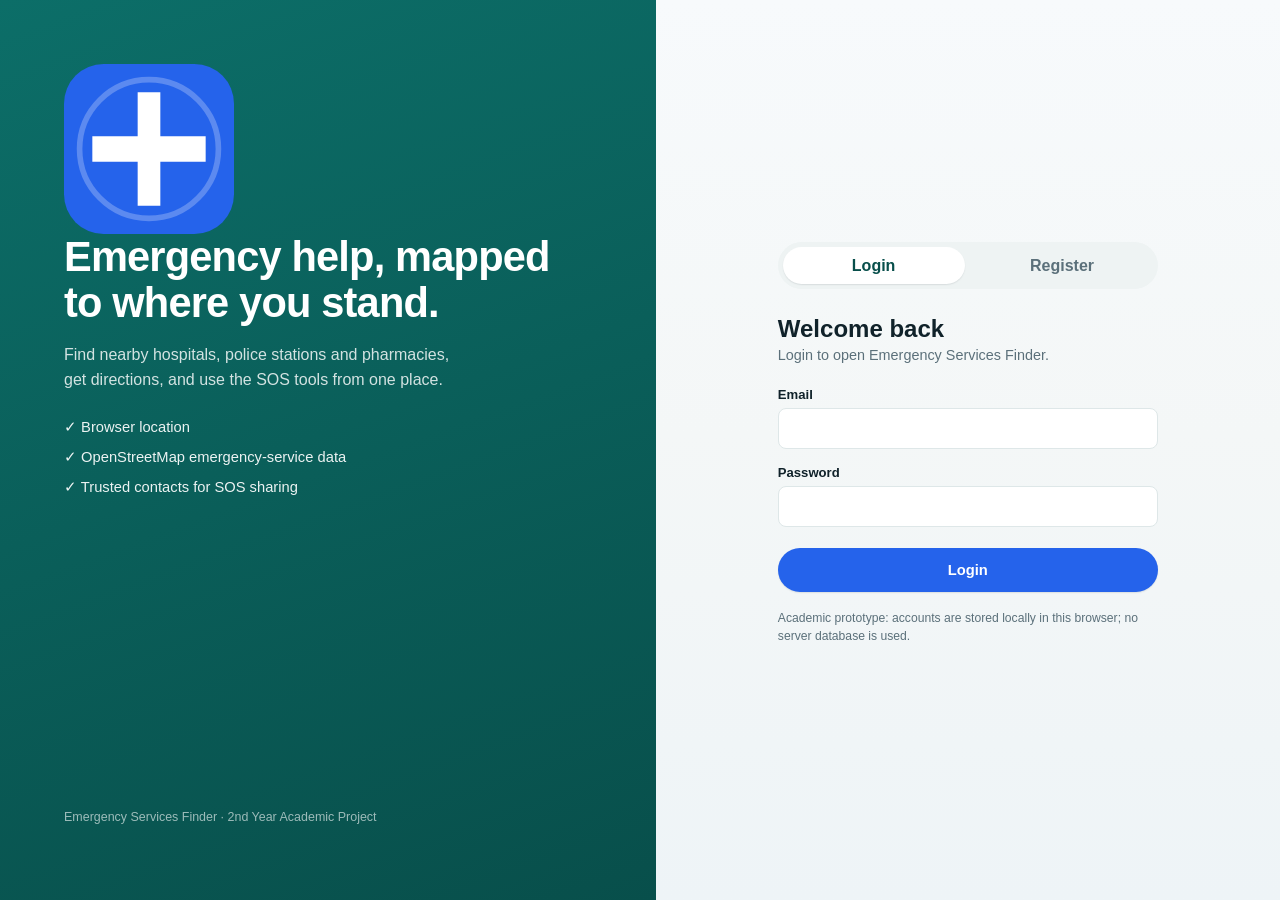
==== login.html @ 6f6f3ebf "Add files via upload" ====
<!DOCTYPE html>
<html lang="en">
<head>
<meta charset="UTF-8"><meta name="viewport" content="width=device-width,initial-scale=1.0">
<title>Emergency Services Finder — Login</title><link rel="stylesheet" href="style.css">
</head>
<body>
<main class="auth">
<section class="auth__side"><div><div class="auth__brand"><img class="auth__logo" src="logo.svg" alt="Emergency Services Finder logo"></div><div class="auth__pitch"><h1>Emergency help, mapped to where you stand.</h1><p>Find nearby hospitals, police stations and pharmacies, get directions, and use the SOS tools from one place.</p><ul class="auth__points"><li>✓ Browser location</li><li>✓ OpenStreetMap emergency-service data</li><li>✓ Trusted contacts for SOS sharing</li></ul></div></div><p class="auth__foot">Emergency Services Finder · 2nd Year Academic Project</p></section>
<section class="auth__form-wrap"><div class="auth__card">
<div class="auth__tabs"><button type="button" class="auth__tab auth__tab--active" id="loginTab">Login</button><button type="button" class="auth__tab" id="registerTab">Register</button></div>
<div id="loginPanel"><h2 class="auth__title">Welcome back</h2><p class="auth__sub">Login to open Emergency Services Finder.</p><form id="loginForm" novalidate><label class="field"><span class="field__label">Email</span><input type="email" id="loginEmail" autocomplete="email" required></label><label class="field"><span class="field__label">Password</span><input type="password" id="loginPassword" autocomplete="current-password" required></label><p class="auth__error" id="loginError" hidden></p><button class="btn btn--primary auth__submit" type="submit">Login</button></form><p class="auth__note">Academic prototype: accounts are stored locally in this browser; no server database is used.</p></div>
<div id="registerPanel" hidden><h2 class="auth__title">Create account</h2><p class="auth__sub">Create a local account for Emergency Services Finder.</p><form id="registerForm" novalidate><label class="field"><span class="field__label">Name</span><input type="text" id="registerName" autocomplete="name" required></label><label class="field"><span class="field__label">Email</span><input type="email" id="registerEmail" autocomplete="email" required></label><label class="field"><span class="field__label">Password</span><input type="password" id="registerPassword" autocomplete="new-password" required></label><label class="field"><span class="field__label">Confirm password</span><input type="password" id="registerConfirm" autocomplete="new-password" required></label><p class="auth__error" id="registerError" hidden></p><button class="btn btn--primary auth__submit" type="submit">Create account</button></form></div>
</div></section></main>
<script src="auth.js"></script>
<script>
(()=>{
const lt=document.getElementById('loginTab'),rt=document.getElementById('registerTab'),lp=document.getElementById('loginPanel'),rp=document.getElementById('registerPanel');
function show(login){lp.hidden=!login;rp.hidden=login;lt.classList.toggle('auth__tab--active',login);rt.classList.toggle('auth__tab--active',!login)}
lt.onclick=()=>show(true);rt.onclick=()=>show(false);
document.getElementById('loginForm').onsubmit=e=>{e.preventDefault();const er=document.getElementById('loginError');er.hidden=true;const r=BeaconAuth.login(loginEmail.value,loginPassword.value);if(!r.ok){er.textContent=r.message;er.hidden=false;return}location.replace('index.html')};
document.getElementById('registerForm').onsubmit=e=>{e.preventDefault();const er=document.getElementById('registerError');er.hidden=true;const p=registerPassword.value;if(p!==registerConfirm.value){er.textContent='Passwords do not match.';er.hidden=false;return}const r=BeaconAuth.register(registerName.value,registerEmail.value,p);if(!r.ok){er.textContent=r.message;er.hidden=false;return}location.replace('index.html')};
})();
</script>
</body></html>
---- style.css ----
/* =========================================================
   BEACON — design tokens (same system as the vanilla build)
   ========================================================= */
:root{
  --bg: #F4F7F7;
  --surface: #FFFFFF;
  --surface-2: #EEF3F3;
  --ink: #10222A;
  --muted: #5B707A;
  --border: #DEE7E8;

  --teal: #0C6E68;
  --teal-dark: #084F4B;
  --teal-tint: #E4F1EF;

  --danger: #D8402E;
  --danger-dark: #AE2E1F;
  --danger-tint: #FDEAE7;

  --hospital: #D8402E;
  --police: #2E5FA3;
  --pharmacy: #1E8A5C;
  --you: #0C6E68;
  --amber: #C77D17;
  --amber-tint: #FBF0DF;

  --radius-s: 8px;
  --radius-m: 14px;
  --radius-l: 22px;

  --shadow-sm: 0 1px 2px rgba(16,34,42,.06), 0 1px 1px rgba(16,34,42,.04);
  --shadow-md: 0 8px 24px rgba(16,34,42,.08);
  --shadow-lg: 0 20px 48px rgba(16,34,42,.14);

  --font-display: 'Space Grotesk', 'Segoe UI', sans-serif;
  --font-body: 'Inter', 'Segoe UI', sans-serif;
  --font-mono: 'IBM Plex Mono', 'Courier New', monospace;
}

*{ box-sizing: border-box; }
html{ scroll-behavior: smooth; }
body{
  margin: 0;
  background: var(--bg);
  color: var(--ink);
  font-family: var(--font-body);
  -webkit-font-smoothing: antialiased;
}
img, svg{ display:block; }
a{ color: inherit; }
:focus-visible{ outline: 2px solid var(--teal); outline-offset: 3px; }
button{ font: inherit; }

.eyebrow{
  font-family: var(--font-mono);
  font-size: .72rem;
  letter-spacing: .12em;
  text-transform: uppercase;
  color: var(--teal-dark);
  margin: 0 0 .5rem;
  font-weight: 600;
}

/* =========================================================
   AUTH PAGE
   ========================================================= */
.auth{
  min-height: 100vh;
  display: grid;
  grid-template-columns: 1.05fr 1fr;
}
@media (max-width: 900px){ .auth{ grid-template-columns: 1fr; } }

.auth__side{
  background: linear-gradient(160deg, var(--teal) 0%, var(--teal-dark) 100%);
  color: #fff;
  padding: clamp(2rem, 5vw, 4rem);
  display: flex;
  flex-direction: column;
  justify-content: space-between;
}
@media (max-width: 900px){ .auth__side{ padding: 2rem 1.5rem; } }

.auth__brand{ display:flex; align-items:center; gap:.6rem; }
.auth__logo{ width:170px; max-width:100%; height:auto; object-fit:contain; display:block; }
.auth__brand-mark{
  width: 36px; height: 36px; border-radius: 10px;
  background: rgba(255,255,255,.16);
  display:flex; align-items:center; justify-content:center;
}
.auth__brand-name{ font-family: var(--font-display); font-weight: 700; font-size: 1.2rem; }

.auth__pitch h1{
  font-family: var(--font-display);
  font-size: clamp(1.8rem, 3.4vw, 2.6rem);
  line-height: 1.1;
  letter-spacing: -.02em;
  margin: 0 0 1rem;
}
.auth__pitch p{ color: rgba(255,255,255,.82); font-size: 1rem; line-height: 1.6; max-width: 46ch; }

.auth__points{ list-style: none; padding: 0; margin: 1.6rem 0 0; display: grid; gap: .8rem; }
.auth__points li{ display:flex; gap:.6rem; align-items:flex-start; font-size: .92rem; color: rgba(255,255,255,.92); }
.auth__points li svg{ flex-shrink: 0; margin-top: 2px; }

.auth__foot{ font-size: .78rem; color: rgba(255,255,255,.6); }

.auth__form-wrap{
  display: flex;
  align-items: center;
  justify-content: center;
  padding: clamp(1.5rem, 5vw, 3rem);
}
.auth__card{ width: 100%; max-width: 380px; }
.auth__tabs{ display:flex; gap: .4rem; background: var(--surface-2); padding: .3rem; border-radius: 999px; margin-bottom: 1.6rem; }
.auth__tab{
  flex: 1; border: none; background: transparent; padding: .6rem .5rem;
  border-radius: 999px; font-weight: 600; color: var(--muted); cursor: pointer;
  transition: all .15s ease;
}
.auth__tab--active{ background: var(--surface); color: var(--teal-dark); box-shadow: var(--shadow-sm); }

.auth__title{ font-family: var(--font-display); font-size: 1.5rem; margin: 0 0 .3rem; }
.auth__sub{ color: var(--muted); font-size: .9rem; margin: 0 0 1.5rem; }

.field{ display:flex; flex-direction: column; gap: .35rem; margin-bottom: 1rem; }
.field label{ font-size: .82rem; font-weight: 600; color: var(--ink); }
.field input{
  font-family: var(--font-body);
  font-size: .95rem;
  padding: .7rem .85rem;
  border-radius: var(--radius-s);
  border: 1px solid var(--border);
  background: var(--surface);
  color: var(--ink);
}
.field input:focus{ border-color: var(--teal); }
.field__error{ color: var(--danger); font-size: .78rem; }

.auth__error{
  background: var(--danger-tint);
  color: var(--danger-dark);
  border-radius: var(--radius-s);
  padding: .65rem .85rem;
  font-size: .85rem;
  margin-bottom: 1rem;
}
.auth__submit{ width: 100%; justify-content: center; margin-top: .3rem; }
.auth__note{ font-size: .76rem; color: var(--muted); margin-top: 1.1rem; line-height: 1.5; }

/* =========================================================
   TOPBAR
   ========================================================= */
.topbar{
  position: sticky; top: 0; z-index: 50;
  background: rgba(244,247,247,.86);
  backdrop-filter: blur(10px);
  border-bottom: 1px solid var(--border);
}
.topbar__inner{
  max-width: 1180px; margin: 0 auto; padding: .9rem 1.5rem;
  display: flex; align-items: center; justify-content: space-between; gap: 1rem;
  flex-wrap: wrap;
}
.brand{ display:flex; align-items:center; gap:.7rem; }
.brand__logo{ width:46px; height:46px; object-fit:contain; display:block; }
.brand__mark{
  width: 34px; height: 34px; border-radius: 9px;
  background: var(--teal); color: #fff;
  display:flex; align-items:center; justify-content:center;
}
.brand__name{ font-family: var(--font-display); font-weight: 700; font-size: 1.15rem; letter-spacing: -.01em; }
.brand__tag{ font-size: .78rem; color: var(--muted); border-left: 1px solid var(--border); padding-left: .6rem; margin-left: .1rem; }
@media (max-width: 640px){ .brand__tag{ display:none; } }

.topbar__right{ display:flex; align-items:center; gap:.6rem; flex-wrap: wrap; }

.status-pill{
  display:flex; align-items:center; gap:.5rem;
  font-family: var(--font-mono); font-size: .78rem;
  background: var(--surface); border: 1px solid var(--border);
  padding: .4rem .75rem; border-radius: 999px; color: var(--muted);
}
.status-pill__dot{ width: 8px; height: 8px; border-radius: 50%; background: #C7CFD1; transition: all .3s ease; }
.status-pill--live .status-pill__dot{ background: var(--pharmacy); box-shadow: 0 0 0 3px rgba(30,138,92,.18); }
.status-pill--error .status-pill__dot{ background: var(--danger); box-shadow: 0 0 0 3px rgba(216,64,46,.18); }

.icon-btn{
  width: 38px; height: 38px; border-radius: 999px;
  border: 1px solid var(--border); background: var(--surface);
  display:flex; align-items:center; justify-content:center;
  cursor: pointer; color: var(--ink); position: relative;
}
.icon-btn:hover{ background: var(--surface-2); }
.icon-btn--active{ background: var(--teal-tint); border-color: var(--teal); color: var(--teal-dark); }
.icon-btn__badge{
  position:absolute; top:-3px; right:-3px; width:9px; height:9px; border-radius:50%;
  background: var(--amber); border: 2px solid var(--bg);
}

.user-chip{
  display:flex; align-items:center; gap:.5rem;
  background: var(--surface); border: 1px solid var(--border);
  padding: .35rem .5rem .35rem .35rem; border-radius: 999px;
}
.user-chip__avatar{
  width: 28px; height: 28px; border-radius: 50%;
  background: var(--teal); color:#fff; font-weight:700; font-size:.78rem;
  display:flex; align-items:center; justify-content:center; text-transform: uppercase;
}
.user-chip__name{ font-size: .82rem; font-weight: 600; max-width: 120px; overflow:hidden; text-overflow: ellipsis; white-space: nowrap; }
.user-chip__logout{ border:none; background:none; color: var(--muted); font-size: .78rem; cursor:pointer; text-decoration: underline; }

/* =========================================================
   BUTTONS (shared)
   ========================================================= */
.btn{
  font-family: var(--font-body); font-weight: 600; font-size: .92rem;
  border-radius: 999px; padding: .8rem 1.3rem; border: 1px solid transparent;
  cursor: pointer; display: inline-flex; align-items: center; gap: .5rem;
  transition: transform .15s ease, box-shadow .15s ease, background .15s ease;
  text-decoration: none;
}
.btn:disabled{ opacity: .55; cursor: not-allowed; }
.btn:active:not(:disabled){ transform: scale(.97); }
.btn--primary{ background: var(--teal); color: #fff; box-shadow: var(--shadow-sm); }
.btn--primary:hover:not(:disabled){ background: var(--teal-dark); box-shadow: var(--shadow-md); }
.btn--ghost{ background: transparent; border-color: var(--border); color: var(--ink); }
.btn--ghost:hover:not(:disabled){ background: var(--surface-2); }
.btn--danger{ background: var(--danger); color: #fff; }
.btn--danger:hover:not(:disabled){ background: var(--danger-dark); }
.btn--sm{ padding: .5rem .85rem; font-size: .8rem; }
.btn--block{ width: 100%; justify-content: center; }

/* =========================================================
   HERO / MAP  (unchanged from vanilla build)
   ========================================================= */
.hero{ max-width: 1180px; margin: 0 auto; padding: 3rem 1.5rem 2.5rem; display: grid; grid-template-columns: 1fr 1fr; gap: 3rem; align-items: center; }
@media (max-width: 960px){ .hero{ grid-template-columns: 1fr; padding-top: 2rem; } }
.hero__title{ font-family: var(--font-display); font-size: clamp(2rem, 4vw, 2.9rem); line-height: 1.05; letter-spacing: -.02em; margin: 0 0 1rem; }
.hero__sub{ color: var(--muted); font-size: 1.02rem; line-height: 1.6; max-width: 46ch; margin: 0 0 1.6rem; }
.hero__actions{ display:flex; gap:.75rem; flex-wrap: wrap; margin-bottom: 1.6rem; }

.hud{ display: grid; grid-template-columns: repeat(4, auto); gap: 1.4rem; padding: .95rem 1.1rem; background: var(--surface); border: 1px solid var(--border); border-radius: var(--radius-m); width: fit-content; max-width: 100%; overflow-x: auto; }
@media (max-width: 560px){ .hud{ grid-template-columns: repeat(2, auto); row-gap: .8rem; } }
.hud__row{ display:flex; flex-direction: column; gap: .2rem; }
.hud__label{ font-family: var(--font-mono); font-size: .65rem; letter-spacing: .1em; color: var(--muted); }
.hud__value{ font-family: var(--font-mono); font-size: .88rem; font-weight: 600; color: var(--teal-dark); white-space: nowrap; }

.hero__right{ position: relative; }
.map{ width: 100%; height: 420px; border-radius: var(--radius-l); border: 1px solid var(--border); box-shadow: var(--shadow-lg); background: var(--surface-2); }
.map__legend{ position: absolute; bottom: -18px; left: 20px; right: 20px; background: var(--surface); border: 1px solid var(--border); border-radius: 999px; padding: .55rem 1rem; display: flex; gap: 1rem; flex-wrap: wrap; font-size: .78rem; color: var(--muted); box-shadow: var(--shadow-md); }
.map__legend span{ display:flex; align-items:center; gap:.4rem; }

.dot{ width: 9px; height: 9px; border-radius: 50%; display:inline-block; }
.dot--hospital{ background: var(--hospital); }
.dot--police{ background: var(--police); }
.dot--pharmacy{ background: var(--pharmacy); }
.dot--you{ background: var(--you); box-shadow: 0 0 0 3px rgba(12,110,104,.2); }

.pin{ width: 26px; height: 26px; border-radius: 50% 50% 50% 0; transform: rotate(-45deg); display:flex; align-items:center; justify-content:center; box-shadow: 0 2px 6px rgba(0,0,0,.3); border: 2px solid #fff; }
.pin svg{ transform: rotate(45deg); width:13px; height:13px; }
.pin--hospital{ background: var(--hospital); }
.pin--police{ background: var(--police); }
.pin--pharmacy{ background: var(--pharmacy); }
.you-marker{ width: 18px; height: 18px; border-radius: 50%; background: var(--you); border: 3px solid #fff; box-shadow: 0 0 0 5px rgba(12,110,104,.22), 0 2px 6px rgba(0,0,0,.25); }

/* =========================================================
   SOS BUTTON
   ========================================================= */
.sos{ position: fixed; right: clamp(16px, 4vw, 40px); bottom: clamp(16px, 4vw, 40px); z-index: 60; width: 96px; height: 96px; border-radius: 50%; border: none; cursor: pointer; background: transparent; display: flex; align-items:center; justify-content:center; }
.sos__core{ position: relative; width: 84px; height: 84px; border-radius: 50%; background: linear-gradient(160deg, var(--danger), var(--danger-dark)); color: #fff; display: flex; flex-direction: column; align-items:center; justify-content:center; box-shadow: 0 10px 24px rgba(216,64,46,.45), inset 0 1px 0 rgba(255,255,255,.25); transition: transform .15s ease; }
.sos:hover .sos__core{ transform: scale(1.05); }
.sos:active .sos__core{ transform: scale(.95); }
.sos__word{ font-family: var(--font-display); font-weight: 700; font-size: 1.05rem; letter-spacing: .04em; }
.sos__hint{ font-size: .55rem; text-transform: uppercase; letter-spacing: .08em; opacity: .85; margin-top: 2px; }
.sos__ring{ position: absolute; inset: 0; border-radius: 50%; border: 2px solid rgba(216,64,46,.55); animation: sosPulse 2.4s ease-out infinite; }
.sos__ring--2{ animation-delay: 1.2s; }
@keyframes sosPulse{ 0%{ transform: scale(.72); opacity: .9; } 100%{ transform: scale(1.55); opacity: 0; } }
@media (prefers-reduced-motion: reduce){ .sos__ring{ animation: none; display:none; } }
@media (max-width: 640px){ .sos{ width: 78px; height: 78px; } .sos__core{ width: 68px; height: 68px; } .sos__word{ font-size: .9rem; } }

/* =========================================================
   PANEL / FILTERS / RESULTS
   ========================================================= */
.panel{ max-width: 1180px; margin: 1.5rem auto 0; padding: 2.5rem 1.5rem 4rem; }
.panel__head{ display:flex; justify-content: space-between; align-items: flex-end; gap: 1rem; flex-wrap: wrap; margin-bottom: 1.4rem; }
.panel__title{ font-family: var(--font-display); font-size: 1.6rem; margin: 0; letter-spacing: -.01em; }
.radius{ display:flex; align-items:center; gap:.5rem; font-size:.85rem; color: var(--muted); }
.radius select{ font-family: var(--font-body); font-weight: 600; color: var(--ink); background: var(--surface); border: 1px solid var(--border); border-radius: var(--radius-s); padding: .45rem .6rem; }

.filters{ display:flex; gap:.6rem; flex-wrap: wrap; margin-bottom: 1.6rem; }
.chip{ font-family: var(--font-body); font-size: .85rem; font-weight: 600; color: var(--muted); background: var(--surface); border: 1px solid var(--border); border-radius: 999px; padding: .5rem 1rem; cursor: pointer; display: inline-flex; align-items: center; gap: .45rem; transition: all .15s ease; }
.chip:hover{ border-color: var(--teal); color: var(--teal-dark); }
.chip--active{ background: var(--teal); border-color: var(--teal); color: #fff; }
.chip--active .dot{ box-shadow: 0 0 0 2px rgba(255,255,255,.5); }

.results{ display: grid; grid-template-columns: repeat(auto-fill, minmax(300px, 1fr)); gap: 1rem; }
.empty-state{ grid-column: 1 / -1; text-align: center; padding: 3.5rem 1rem; color: var(--muted); background: var(--surface); border: 1px dashed var(--border); border-radius: var(--radius-m); }
.empty-state p{ margin: .2rem 0; }
.empty-state__sub{ font-size: .88rem; max-width: 42ch; margin: .4rem auto 0; }

.card{ background: var(--surface); border: 1px solid var(--border); border-radius: var(--radius-m); padding: 1.1rem; box-shadow: var(--shadow-sm); display: flex; flex-direction: column; gap: .65rem; transition: box-shadow .15s ease, transform .15s ease; }
.card:hover{ box-shadow: var(--shadow-md); transform: translateY(-2px); }
.card__top{ display:flex; align-items:flex-start; justify-content: space-between; gap: .6rem; }
.card__type{ font-family: var(--font-mono); font-size: .68rem; letter-spacing: .08em; text-transform: uppercase; padding: .25rem .55rem; border-radius: 999px; font-weight: 600; white-space: nowrap; }
.card__type--hospital{ background: var(--danger-tint); color: var(--hospital); }
.card__type--police{ background: #E7EEF8; color: var(--police); }
.card__type--pharmacy{ background: #E5F3EB; color: var(--pharmacy); }
.card__distance{ font-family: var(--font-mono); font-size: .8rem; color: var(--muted); white-space: nowrap; }
.card__name{ font-family: var(--font-display); font-size: 1.05rem; font-weight: 700; margin: 0; line-height: 1.3; }
.card__address{ font-size: .86rem; color: var(--muted); margin: 0; line-height: 1.45; }
.card__phone{ font-size: .86rem; color: var(--ink); font-weight: 600; }
.card__actions{ display:flex; gap:.5rem; margin-top: .3rem; flex-wrap: wrap; }
.card__actions .btn{ padding: .55rem .9rem; font-size: .8rem; }

/* =========================================================
   MODAL (shared shell)
   ========================================================= */
.modal{ position: fixed; inset: 0; background: rgba(16,34,42,.5); backdrop-filter: blur(3px); display: none; align-items: center; justify-content: center; z-index: 5000; padding: 1.2rem; }
.modal[aria-hidden="false"]{ display: flex; }
.modal[aria-hidden="true"]{ display: none; }
.modal__card{ background: var(--surface); border-radius: var(--radius-l); padding: 1.9rem; max-width: 440px; width: 100%; box-shadow: var(--shadow-lg); }
.modal__card--center{ text-align: center; }
.modal__eyebrow{ font-family: var(--font-mono); font-size: .7rem; letter-spacing: .1em; text-transform: uppercase; color: var(--danger); font-weight: 700; margin: 0 0 .6rem; }
.modal__card h3{ font-family: var(--font-display); font-size: 1.25rem; margin: 0 0 .7rem; }
.modal__body{ color: var(--muted); font-size: .9rem; margin: 0 0 1.3rem; }
.modal__close{ position: absolute; top: 14px; right: 14px; }

/* SOS: choice step */
.sos-choice{ display: grid; gap: .8rem; }
.sos-choice__option{
  display:flex; align-items:center; gap: .9rem; text-align: left;
  padding: 1rem 1.1rem; border-radius: var(--radius-m); border: 1px solid var(--border);
  background: var(--surface); cursor: pointer; transition: all .15s ease;
}
.sos-choice__option:hover{ border-color: var(--teal); box-shadow: var(--shadow-sm); }
.sos-choice__icon{ width: 44px; height: 44px; border-radius: 50%; display:flex; align-items:center; justify-content:center; flex-shrink: 0; color: #fff; }
.sos-choice__icon--favorites{ background: var(--teal); }
.sos-choice__icon--call{ background: var(--danger); }
.sos-choice__text strong{ display:block; font-size: .95rem; margin-bottom: 2px; }
.sos-choice__text span{ font-size: .8rem; color: var(--muted); }

.sos-back{ background:none; border:none; color: var(--muted); font-size: .82rem; cursor:pointer; display:flex; align-items:center; gap:.3rem; margin-bottom: 1rem; padding: 0; }
.sos-back:hover{ color: var(--ink); }

#sosCountdown, .modal__card .countdown-num{ font-variant-numeric: tabular-nums; color: var(--danger); }
.modal__actions{ display:flex; gap:.6rem; justify-content:center; margin-top: .4rem; }
.modal__share{ margin-top: 1rem; background: none; border: none; color: var(--teal-dark); font-size: .82rem; font-weight: 600; text-decoration: underline; cursor: pointer; display:block; width:100%; text-align:center; }

/* SOS: favorites step */
.fav-send-list{ display: grid; gap: .6rem; margin-bottom: 1.1rem; max-height: 280px; overflow-y: auto; }
.fav-send-row{ display:flex; align-items:center; gap: .7rem; padding: .7rem .8rem; border: 1px solid var(--border); border-radius: var(--radius-s); background: var(--surface-2); }
.fav-send-row input[type="checkbox"]{ width: 17px; height: 17px; accent-color: var(--teal); flex-shrink: 0; }
.fav-send-row__meta{ flex: 1; min-width: 0; }
.fav-send-row__meta strong{ display:block; font-size: .88rem; }
.fav-send-row__meta span{ font-size: .78rem; color: var(--muted); }
.fav-send-row__actions{ display:flex; gap:.35rem; }
.fav-send-row__actions a{ width: 32px; height: 32px; border-radius: 50%; display:flex; align-items:center; justify-content:center; border: 1px solid var(--border); background: var(--surface); color: var(--ink); }
.fav-send-row__actions a:hover{ background: var(--teal-tint); border-color: var(--teal); }

.sent-badge{ display:inline-flex; align-items:center; gap:.3rem; font-size: .72rem; color: var(--pharmacy); font-weight: 600; }

/* =========================================================
   FAVORITES MODAL
   ========================================================= */
.fav-modal__list{ display: grid; gap: .6rem; margin: 1rem 0 1.3rem; max-height: 320px; overflow-y: auto; }
.fav-item{ display:flex; align-items:center; gap: .8rem; padding: .8rem .9rem; border: 1px solid var(--border); border-radius: var(--radius-m); background: var(--surface-2); }
.fav-item__avatar{ width: 36px; height: 36px; border-radius: 50%; background: var(--teal-tint); color: var(--teal-dark); font-weight: 700; display:flex; align-items:center; justify-content:center; font-size:.85rem; flex-shrink:0; text-transform: uppercase; }
.fav-item__meta{ flex: 1; min-width: 0; }
.fav-item__meta strong{ display:block; font-size: .9rem; }
.fav-item__meta span{ font-size: .78rem; color: var(--muted); }
.fav-item__remove{ border:none; background:none; color: var(--danger); cursor:pointer; padding: .3rem; }

.fav-form{ display: grid; grid-template-columns: 1fr 1fr; gap: .7rem; border-top: 1px solid var(--border); padding-top: 1.1rem; }
.fav-form .field{ margin-bottom: 0; }
.fav-form .field--full{ grid-column: 1 / -1; }

/* =========================================================
   TOAST
   ========================================================= */
.toast{ position: fixed; left: 50%; bottom: 24px; transform: translateX(-50%) translateY(20px); background: var(--ink); color: #fff; padding: .75rem 1.1rem; border-radius: 999px; font-size: .85rem; box-shadow: var(--shadow-lg); opacity: 0; pointer-events: none; transition: opacity .25s ease, transform .25s ease; z-index: 6000; max-width: 90vw; text-align: center; }
.toast--show{ opacity: 1; transform: translateX(-50%) translateY(0); }

/* =========================================================
   FOOTER
   ========================================================= */
.footer{ text-align: center; padding: 2rem 1rem 2.6rem; color: var(--muted); font-size: .82rem; border-top: 1px solid var(--border); }
.footer p{ margin: .25rem 0; }
.footer__muted{ font-size: .74rem; opacity: .8; }

/* Notification permission banner */
.notif-banner{
  max-width: 1180px; margin: 1rem auto 0; padding: 0 1.5rem;
}
.notif-banner__inner{
  display:flex; align-items:center; justify-content:space-between; gap: 1rem; flex-wrap: wrap;
  background: var(--amber-tint); border: 1px solid #EAD3A4; color: #6B4A0F;
  padding: .8rem 1.1rem; border-radius: var(--radius-m); font-size: .85rem;
}
.notif-banner__actions{ display:flex; gap:.5rem; }

/* Missing/mismatched UI classes fixed */
.user-menu{position:relative}
.user-menu__btn{display:flex;align-items:center;gap:.55rem;border:1px solid var(--border);background:var(--surface);border-radius:999px;padding:.35rem .7rem .35rem .35rem;cursor:pointer;color:var(--ink);font-weight:600}
.user-menu__btn:hover{background:var(--surface-2)}
.user-menu__avatar{width:30px;height:30px;border-radius:50%;background:var(--teal);color:#fff;display:flex;align-items:center;justify-content:center;font-weight:700;text-transform:uppercase}
.user-menu__dropdown{position:absolute;right:0;top:calc(100% + .55rem);width:220px;padding:.65rem;background:var(--surface);border:1px solid var(--border);border-radius:var(--radius-m);box-shadow:var(--shadow-lg);display:none;z-index:80}
.user-menu__dropdown--open{display:grid;gap:.25rem}
.user-menu__dropdown button{border:0;background:transparent;text-align:left;padding:.65rem .7rem;border-radius:var(--radius-s);cursor:pointer;color:var(--ink)}
.user-menu__dropdown button:hover{background:var(--surface-2)}
.user-menu__email{margin:.25rem .7rem .45rem;font-size:.75rem;color:var(--muted);overflow:hidden;text-overflow:ellipsis}
.user-menu__dropdown button:last-child{color:var(--danger)}
.sos-choice__option{width:100%;display:flex;align-items:center;gap:.9rem;text-align:left;padding:1rem 1.1rem;border-radius:var(--radius-m);border:1px solid var(--border);background:var(--surface);cursor:pointer;transition:all .15s ease}
.sos-choice__option:hover{border-color:var(--teal);box-shadow:var(--shadow-sm)}
.sos-choice__title{display:block;font-size:.95rem;font-weight:700;margin-bottom:2px;color:var(--ink)}
.sos-choice__desc{display:block;font-size:.8rem;color:var(--muted)}
.sos-choice__option:not(.sos-choice__option--danger) .sos-choice__icon{background:var(--teal)}
.sos-choice__option--danger .sos-choice__icon{background:var(--danger)}
.modal__card--wide{max-width:620px}
.fav-send-row{display:flex;align-items:center;gap:.7rem;padding:.7rem .8rem;border:1px solid var(--border);border-radius:var(--radius-s);background:var(--surface-2);cursor:pointer}
.fav-send-row:hover{border-color:var(--teal)}
.fav-send-row input[type="checkbox"]{width:17px;height:17px;accent-color:var(--teal);flex-shrink:0}
.fav-send-row>span{display:flex;flex-direction:column;gap:.15rem}
.fav-list{display:grid;gap:.6rem;margin:1rem 0 1.3rem;max-height:320px;overflow-y:auto}
.fav-list__empty{color:var(--muted);font-size:.85rem;margin:.5rem 0}
.fav-item{display:flex;align-items:center;justify-content:space-between;gap:.8rem;padding:.8rem .9rem;border:1px solid var(--border);border-radius:var(--radius-m);background:var(--surface-2)}
.fav-item__remove{border:none;background:none;color:var(--danger);cursor:pointer;padding:.3rem;font-size:1.2rem}
.field__label{font-size:.82rem;font-weight:600;color:var(--ink)}
.fav-form>.field__error,.fav-form>button{grid-column:1/-1}
@media(max-width:640px){.fav-form{grid-template-columns:1fr}.user-menu__btn #userNameLabel{display:none}}

/* ===== 2026 mini-project refresh ===== */
:root{--accent:#2563eb;--accent-dark:#1d4ed8;--soft-blue:#eff6ff;--shadow-xl:0 24px 60px rgba(16,34,42,.12)}
body{background:linear-gradient(180deg,#f7fafc 0%,var(--bg) 48%,#eef4f7 100%)}
.topbar{background:rgba(255,255,255,.9);box-shadow:0 4px 18px rgba(16,34,42,.05)}
.brand__logo{border-radius:12px}
.hero{padding-top:3.6rem}
.hero__title{font-size:clamp(2.15rem,4vw,3.25rem)}
.hero__sub{max-width:52ch}
.map{box-shadow:var(--shadow-xl);border-radius:26px}
.panel{background:rgba(255,255,255,.42);border-radius:28px}
.card{border-radius:18px;box-shadow:0 4px 16px rgba(16,34,42,.05)}
.card:hover{transform:translateY(-3px)}
.btn--primary{background:var(--accent)}
.btn--primary:hover:not(:disabled){background:var(--accent-dark)}
.chip--active{background:var(--accent);border-color:var(--accent)}
.status-pill--live .status-pill__dot{background:#16a34a;box-shadow:0 0 0 4px rgba(22,163,74,.14)}
.location-help{margin:0 0 1rem;padding:1rem 1.1rem;border:1px solid #f0c5bf;background:#fff7f5;border-radius:16px;color:#7f2419;font-size:.88rem;display:flex;justify-content:space-between;align-items:center;gap:1rem;flex-wrap:wrap}
.location-help[hidden]{display:none}
.location-help button{border:0;background:var(--danger);color:#fff;border-radius:999px;padding:.55rem .9rem;font-weight:700;cursor:pointer}
.sos{filter:drop-shadow(0 8px 20px rgba(216,64,46,.16))}
@media(max-width:700px){.hero{padding-left:1rem;padding-right:1rem}.panel{margin-left:.75rem;margin-right:.75rem}.hud{width:100%}}

/* =========================================================
   FINAL LAYERING FIX
   Keep Leaflet's internal panes below the website UI overlays.
   ========================================================= */
.topbar{
  position: sticky;
  top: 0;
  z-index: 3000;
}

.user-menu{
  position: relative;
  z-index: 3100;
}

.user-menu__dropdown{
  z-index: 3200;
}

.hero__right{
  position: relative;
  z-index: 1;
  isolation: isolate;
}

.map{
  position: relative;
  z-index: 1;
}

/* The legend belongs above the map, not underneath Leaflet panes. */
.map__legend{
  position: absolute;
  z-index: 1000;
  bottom: -18px;
  left: 20px;
  right: 20px;
}

/* Keep Leaflet controls/markers inside the map's own layer. */
.hero__right .leaflet-container{
  position: relative;
  z-index: 1;
}

/* Make sure the map never creates a stacking level above the header/dropdowns. */
.topbar,
.user-menu,
.user-menu__dropdown{
  isolation: isolate;
}
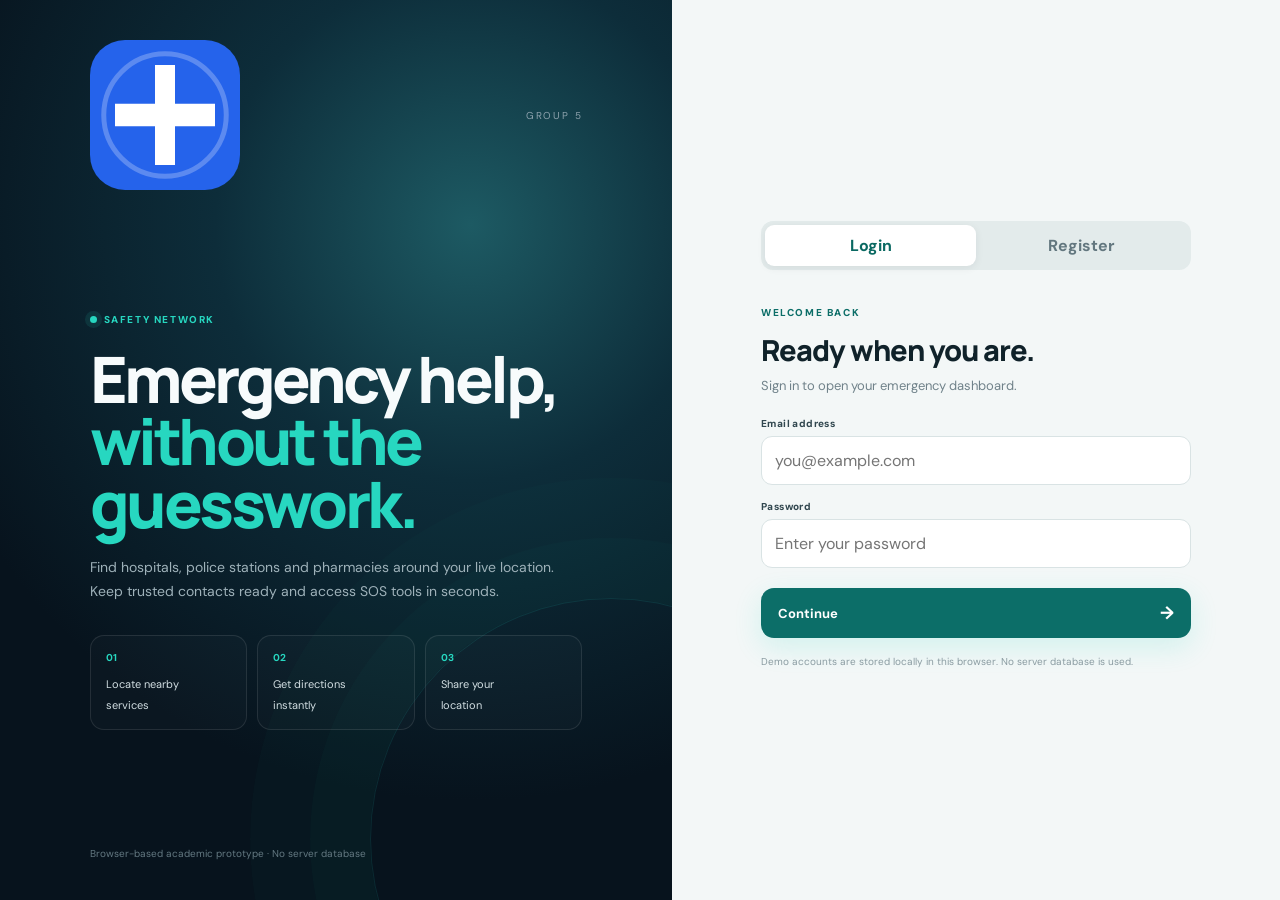
==== commit 4175c6c1: "Add files via upload" ====
--- a/login.html
+++ b/login.html
@@ -1,25 +1,3 @@
 <!DOCTYPE html>
-<html lang="en">
-<head>
-<meta charset="UTF-8"><meta name="viewport" content="width=device-width,initial-scale=1.0">
-<title>Emergency Services Finder — Login</title><link rel="stylesheet" href="style.css">
-</head>
-<body>
-<main class="auth">
-<section class="auth__side"><div><div class="auth__brand"><img class="auth__logo" src="logo.svg" alt="Emergency Services Finder logo"></div><div class="auth__pitch"><h1>Emergency help, mapped to where you stand.</h1><p>Find nearby hospitals, police stations and pharmacies, get directions, and use the SOS tools from one place.</p><ul class="auth__points"><li>✓ Browser location</li><li>✓ OpenStreetMap emergency-service data</li><li>✓ Trusted contacts for SOS sharing</li></ul></div></div><p class="auth__foot">Emergency Services Finder · 2nd Year Academic Project</p></section>
-<section class="auth__form-wrap"><div class="auth__card">
-<div class="auth__tabs"><button type="button" class="auth__tab auth__tab--active" id="loginTab">Login</button><button type="button" class="auth__tab" id="registerTab">Register</button></div>
-<div id="loginPanel"><h2 class="auth__title">Welcome back</h2><p class="auth__sub">Login to open Emergency Services Finder.</p><form id="loginForm" novalidate><label class="field"><span class="field__label">Email</span><input type="email" id="loginEmail" autocomplete="email" required></label><label class="field"><span class="field__label">Password</span><input type="password" id="loginPassword" autocomplete="current-password" required></label><p class="auth__error" id="loginError" hidden></p><button class="btn btn--primary auth__submit" type="submit">Login</button></form><p class="auth__note">Academic prototype: accounts are stored locally in this browser; no server database is used.</p></div>
-<div id="registerPanel" hidden><h2 class="auth__title">Create account</h2><p class="auth__sub">Create a local account for Emergency Services Finder.</p><form id="registerForm" novalidate><label class="field"><span class="field__label">Name</span><input type="text" id="registerName" autocomplete="name" required></label><label class="field"><span class="field__label">Email</span><input type="email" id="registerEmail" autocomplete="email" required></label><label class="field"><span class="field__label">Password</span><input type="password" id="registerPassword" autocomplete="new-password" required></label><label class="field"><span class="field__label">Confirm password</span><input type="password" id="registerConfirm" autocomplete="new-password" required></label><p class="auth__error" id="registerError" hidden></p><button class="btn btn--primary auth__submit" type="submit">Create account</button></form></div>
-</div></section></main>
-<script src="auth.js"></script>
-<script>
-(()=>{
-const lt=document.getElementById('loginTab'),rt=document.getElementById('registerTab'),lp=document.getElementById('loginPanel'),rp=document.getElementById('registerPanel');
-function show(login){lp.hidden=!login;rp.hidden=login;lt.classList.toggle('auth__tab--active',login);rt.classList.toggle('auth__tab--active',!login)}
-lt.onclick=()=>show(true);rt.onclick=()=>show(false);
-document.getElementById('loginForm').onsubmit=e=>{e.preventDefault();const er=document.getElementById('loginError');er.hidden=true;const r=BeaconAuth.login(loginEmail.value,loginPassword.value);if(!r.ok){er.textContent=r.message;er.hidden=false;return}location.replace('index.html')};
-document.getElementById('registerForm').onsubmit=e=>{e.preventDefault();const er=document.getElementById('registerError');er.hidden=true;const p=registerPassword.value;if(p!==registerConfirm.value){er.textContent='Passwords do not match.';er.hidden=false;return}const r=BeaconAuth.register(registerName.value,registerEmail.value,p);if(!r.ok){er.textContent=r.message;er.hidden=false;return}location.replace('index.html')};
-})();
-</script>
-</body></html>
+<html lang="en"><head><meta charset="UTF-8"><meta name="viewport" content="width=device-width,initial-scale=1.0"><title>Emergency Finder — Login</title><link rel="preconnect" href="https://fonts.googleapis.com"><link rel="preconnect" href="https://fonts.gstatic.com" crossorigin><link href="https://fonts.googleapis.com/css2?family=DM+Sans:wght@400;500;600;700&family=Manrope:wght@600;700;800&display=swap" rel="stylesheet"><link rel="stylesheet" href="style.css"></head>
+<body class="login-body"><main class="auth-new"><section class="auth-visual"><div class="visual-top"><img src="logo.svg" alt="Emergency Services Finder logo"><span>GROUP 5</span></div><div class="visual-copy"><span class="live-kicker"><i></i> SAFETY NETWORK</span><h1>Emergency help,<br><em>without the guesswork.</em></h1><p>Find hospitals, police stations and pharmacies around your live location. Keep trusted contacts ready and access SOS tools in seconds.</p><div class="visual-grid"><div><strong>01</strong><span>Locate nearby<br>services</span></div><div><strong>02</strong><span>Get directions<br>instantly</span></div><div><strong>03</strong><span>Share your<br>location</span></div></div></div><div class="visual-footer">Browser-based academic prototype · No server database</div></section><section class="auth-form-side"><div class="auth__card"><div class="auth-mobile-brand"><img src="logo.svg" alt="Logo"><span>Emergency Finder</span></div><div class="auth__tabs"><button type="button" class="auth__tab auth__tab--active" id="loginTab">Login</button><button type="button" class="auth__tab" id="registerTab">Register</button></div><div id="loginPanel"><span class="form-kicker">WELCOME BACK</span><h2 class="auth__title">Ready when you are.</h2><p class="auth__sub">Sign in to open your emergency dashboard.</p><form id="loginForm" novalidate><label class="field"><span class="field__label">Email address</span><input type="email" id="loginEmail" autocomplete="email" placeholder="you@example.com" required></label><label class="field"><span class="field__label">Password</span><input type="password" id="loginPassword" autocomplete="current-password" placeholder="Enter your password" required></label><p class="auth__error" id="loginError" hidden></p><button class="btn btn--primary auth__submit" type="submit">Continue <span>→</span></button></form><p class="auth__note">Demo accounts are stored locally in this browser. No server database is used.</p></div><div id="registerPanel" hidden><span class="form-kicker">NEW ACCOUNT</span><h2 class="auth__title">Create your safety profile.</h2><p class="auth__sub">Set up a local account to use the finder.</p><form id="registerForm" novalidate><label class="field"><span class="field__label">Full name</span><input type="text" id="registerName" autocomplete="name" placeholder="Your name" required></label><label class="field"><span class="field__label">Email address</span><input type="email" id="registerEmail" autocomplete="email" placeholder="you@example.com" required></label><label class="field"><span class="field__label">Password</span><input type="password" id="registerPassword" autocomplete="new-password" placeholder="Minimum 6 characters" required></label><label class="field"><span class="field__label">Confirm password</span><input type="password" id="registerConfirm" autocomplete="new-password" placeholder="Repeat your password" required></label><p class="auth__error" id="registerError" hidden></p><button class="btn btn--primary auth__submit" type="submit">Create account <span>→</span></button></form></div></div></section></main><script src="auth.js"></script><script>(()=>{const lt=document.getElementById('loginTab'),rt=document.getElementById('registerTab'),lp=document.getElementById('loginPanel'),rp=document.getElementById('registerPanel');function show(login){lp.hidden=!login;rp.hidden=login;lt.classList.toggle('auth__tab--active',login);rt.classList.toggle('auth__tab--active',!login)}lt.onclick=()=>show(true);rt.onclick=()=>show(false);document.getElementById('loginForm').onsubmit=e=>{e.preventDefault();const er=document.getElementById('loginError');er.hidden=true;const r=BeaconAuth.login(loginEmail.value,loginPassword.value);if(!r.ok){er.textContent=r.message;er.hidden=false;return}location.replace('index.html')};document.getElementById('registerForm').onsubmit=e=>{e.preventDefault();const er=document.getElementById('registerError');er.hidden=true;const p=registerPassword.value;if(p!==registerConfirm.value){er.textContent='Passwords do not match.';er.hidden=false;return}const r=BeaconAuth.register(registerName.value,registerEmail.value,p);if(!r.ok){er.textContent=r.message;er.hidden=false;return}location.replace('index.html')};})();</script></body></html>
--- a/style.css
+++ b/style.css
@@ -1,505 +1,2 @@
-/* =========================================================
-   BEACON — design tokens (same system as the vanilla build)
-   ========================================================= */
-:root{
-  --bg: #F4F7F7;
-  --surface: #FFFFFF;
-  --surface-2: #EEF3F3;
-  --ink: #10222A;
-  --muted: #5B707A;
-  --border: #DEE7E8;
-
-  --teal: #0C6E68;
-  --teal-dark: #084F4B;
-  --teal-tint: #E4F1EF;
-
-  --danger: #D8402E;
-  --danger-dark: #AE2E1F;
-  --danger-tint: #FDEAE7;
-
-  --hospital: #D8402E;
-  --police: #2E5FA3;
-  --pharmacy: #1E8A5C;
-  --you: #0C6E68;
-  --amber: #C77D17;
-  --amber-tint: #FBF0DF;
-
-  --radius-s: 8px;
-  --radius-m: 14px;
-  --radius-l: 22px;
-
-  --shadow-sm: 0 1px 2px rgba(16,34,42,.06), 0 1px 1px rgba(16,34,42,.04);
-  --shadow-md: 0 8px 24px rgba(16,34,42,.08);
-  --shadow-lg: 0 20px 48px rgba(16,34,42,.14);
-
-  --font-display: 'Space Grotesk', 'Segoe UI', sans-serif;
-  --font-body: 'Inter', 'Segoe UI', sans-serif;
-  --font-mono: 'IBM Plex Mono', 'Courier New', monospace;
-}
-
-*{ box-sizing: border-box; }
-html{ scroll-behavior: smooth; }
-body{
-  margin: 0;
-  background: var(--bg);
-  color: var(--ink);
-  font-family: var(--font-body);
-  -webkit-font-smoothing: antialiased;
-}
-img, svg{ display:block; }
-a{ color: inherit; }
-:focus-visible{ outline: 2px solid var(--teal); outline-offset: 3px; }
-button{ font: inherit; }
-
-.eyebrow{
-  font-family: var(--font-mono);
-  font-size: .72rem;
-  letter-spacing: .12em;
-  text-transform: uppercase;
-  color: var(--teal-dark);
-  margin: 0 0 .5rem;
-  font-weight: 600;
-}
-
-/* =========================================================
-   AUTH PAGE
-   ========================================================= */
-.auth{
-  min-height: 100vh;
-  display: grid;
-  grid-template-columns: 1.05fr 1fr;
-}
-@media (max-width: 900px){ .auth{ grid-template-columns: 1fr; } }
-
-.auth__side{
-  background: linear-gradient(160deg, var(--teal) 0%, var(--teal-dark) 100%);
-  color: #fff;
-  padding: clamp(2rem, 5vw, 4rem);
-  display: flex;
-  flex-direction: column;
-  justify-content: space-between;
-}
-@media (max-width: 900px){ .auth__side{ padding: 2rem 1.5rem; } }
-
-.auth__brand{ display:flex; align-items:center; gap:.6rem; }
-.auth__logo{ width:170px; max-width:100%; height:auto; object-fit:contain; display:block; }
-.auth__brand-mark{
-  width: 36px; height: 36px; border-radius: 10px;
-  background: rgba(255,255,255,.16);
-  display:flex; align-items:center; justify-content:center;
-}
-.auth__brand-name{ font-family: var(--font-display); font-weight: 700; font-size: 1.2rem; }
-
-.auth__pitch h1{
-  font-family: var(--font-display);
-  font-size: clamp(1.8rem, 3.4vw, 2.6rem);
-  line-height: 1.1;
-  letter-spacing: -.02em;
-  margin: 0 0 1rem;
-}
-.auth__pitch p{ color: rgba(255,255,255,.82); font-size: 1rem; line-height: 1.6; max-width: 46ch; }
-
-.auth__points{ list-style: none; padding: 0; margin: 1.6rem 0 0; display: grid; gap: .8rem; }
-.auth__points li{ display:flex; gap:.6rem; align-items:flex-start; font-size: .92rem; color: rgba(255,255,255,.92); }
-.auth__points li svg{ flex-shrink: 0; margin-top: 2px; }
-
-.auth__foot{ font-size: .78rem; color: rgba(255,255,255,.6); }
-
-.auth__form-wrap{
-  display: flex;
-  align-items: center;
-  justify-content: center;
-  padding: clamp(1.5rem, 5vw, 3rem);
-}
-.auth__card{ width: 100%; max-width: 380px; }
-.auth__tabs{ display:flex; gap: .4rem; background: var(--surface-2); padding: .3rem; border-radius: 999px; margin-bottom: 1.6rem; }
-.auth__tab{
-  flex: 1; border: none; background: transparent; padding: .6rem .5rem;
-  border-radius: 999px; font-weight: 600; color: var(--muted); cursor: pointer;
-  transition: all .15s ease;
-}
-.auth__tab--active{ background: var(--surface); color: var(--teal-dark); box-shadow: var(--shadow-sm); }
-
-.auth__title{ font-family: var(--font-display); font-size: 1.5rem; margin: 0 0 .3rem; }
-.auth__sub{ color: var(--muted); font-size: .9rem; margin: 0 0 1.5rem; }
-
-.field{ display:flex; flex-direction: column; gap: .35rem; margin-bottom: 1rem; }
-.field label{ font-size: .82rem; font-weight: 600; color: var(--ink); }
-.field input{
-  font-family: var(--font-body);
-  font-size: .95rem;
-  padding: .7rem .85rem;
-  border-radius: var(--radius-s);
-  border: 1px solid var(--border);
-  background: var(--surface);
-  color: var(--ink);
-}
-.field input:focus{ border-color: var(--teal); }
-.field__error{ color: var(--danger); font-size: .78rem; }
-
-.auth__error{
-  background: var(--danger-tint);
-  color: var(--danger-dark);
-  border-radius: var(--radius-s);
-  padding: .65rem .85rem;
-  font-size: .85rem;
-  margin-bottom: 1rem;
-}
-.auth__submit{ width: 100%; justify-content: center; margin-top: .3rem; }
-.auth__note{ font-size: .76rem; color: var(--muted); margin-top: 1.1rem; line-height: 1.5; }
-
-/* =========================================================
-   TOPBAR
-   ========================================================= */
-.topbar{
-  position: sticky; top: 0; z-index: 50;
-  background: rgba(244,247,247,.86);
-  backdrop-filter: blur(10px);
-  border-bottom: 1px solid var(--border);
-}
-.topbar__inner{
-  max-width: 1180px; margin: 0 auto; padding: .9rem 1.5rem;
-  display: flex; align-items: center; justify-content: space-between; gap: 1rem;
-  flex-wrap: wrap;
-}
-.brand{ display:flex; align-items:center; gap:.7rem; }
-.brand__logo{ width:46px; height:46px; object-fit:contain; display:block; }
-.brand__mark{
-  width: 34px; height: 34px; border-radius: 9px;
-  background: var(--teal); color: #fff;
-  display:flex; align-items:center; justify-content:center;
-}
-.brand__name{ font-family: var(--font-display); font-weight: 700; font-size: 1.15rem; letter-spacing: -.01em; }
-.brand__tag{ font-size: .78rem; color: var(--muted); border-left: 1px solid var(--border); padding-left: .6rem; margin-left: .1rem; }
-@media (max-width: 640px){ .brand__tag{ display:none; } }
-
-.topbar__right{ display:flex; align-items:center; gap:.6rem; flex-wrap: wrap; }
-
-.status-pill{
-  display:flex; align-items:center; gap:.5rem;
-  font-family: var(--font-mono); font-size: .78rem;
-  background: var(--surface); border: 1px solid var(--border);
-  padding: .4rem .75rem; border-radius: 999px; color: var(--muted);
-}
-.status-pill__dot{ width: 8px; height: 8px; border-radius: 50%; background: #C7CFD1; transition: all .3s ease; }
-.status-pill--live .status-pill__dot{ background: var(--pharmacy); box-shadow: 0 0 0 3px rgba(30,138,92,.18); }
-.status-pill--error .status-pill__dot{ background: var(--danger); box-shadow: 0 0 0 3px rgba(216,64,46,.18); }
-
-.icon-btn{
-  width: 38px; height: 38px; border-radius: 999px;
-  border: 1px solid var(--border); background: var(--surface);
-  display:flex; align-items:center; justify-content:center;
-  cursor: pointer; color: var(--ink); position: relative;
-}
-.icon-btn:hover{ background: var(--surface-2); }
-.icon-btn--active{ background: var(--teal-tint); border-color: var(--teal); color: var(--teal-dark); }
-.icon-btn__badge{
-  position:absolute; top:-3px; right:-3px; width:9px; height:9px; border-radius:50%;
-  background: var(--amber); border: 2px solid var(--bg);
-}
-
-.user-chip{
-  display:flex; align-items:center; gap:.5rem;
-  background: var(--surface); border: 1px solid var(--border);
-  padding: .35rem .5rem .35rem .35rem; border-radius: 999px;
-}
-.user-chip__avatar{
-  width: 28px; height: 28px; border-radius: 50%;
-  background: var(--teal); color:#fff; font-weight:700; font-size:.78rem;
-  display:flex; align-items:center; justify-content:center; text-transform: uppercase;
-}
-.user-chip__name{ font-size: .82rem; font-weight: 600; max-width: 120px; overflow:hidden; text-overflow: ellipsis; white-space: nowrap; }
-.user-chip__logout{ border:none; background:none; color: var(--muted); font-size: .78rem; cursor:pointer; text-decoration: underline; }
-
-/* =========================================================
-   BUTTONS (shared)
-   ========================================================= */
-.btn{
-  font-family: var(--font-body); font-weight: 600; font-size: .92rem;
-  border-radius: 999px; padding: .8rem 1.3rem; border: 1px solid transparent;
-  cursor: pointer; display: inline-flex; align-items: center; gap: .5rem;
-  transition: transform .15s ease, box-shadow .15s ease, background .15s ease;
-  text-decoration: none;
-}
-.btn:disabled{ opacity: .55; cursor: not-allowed; }
-.btn:active:not(:disabled){ transform: scale(.97); }
-.btn--primary{ background: var(--teal); color: #fff; box-shadow: var(--shadow-sm); }
-.btn--primary:hover:not(:disabled){ background: var(--teal-dark); box-shadow: var(--shadow-md); }
-.btn--ghost{ background: transparent; border-color: var(--border); color: var(--ink); }
-.btn--ghost:hover:not(:disabled){ background: var(--surface-2); }
-.btn--danger{ background: var(--danger); color: #fff; }
-.btn--danger:hover:not(:disabled){ background: var(--danger-dark); }
-.btn--sm{ padding: .5rem .85rem; font-size: .8rem; }
-.btn--block{ width: 100%; justify-content: center; }
-
-/* =========================================================
-   HERO / MAP  (unchanged from vanilla build)
-   ========================================================= */
-.hero{ max-width: 1180px; margin: 0 auto; padding: 3rem 1.5rem 2.5rem; display: grid; grid-template-columns: 1fr 1fr; gap: 3rem; align-items: center; }
-@media (max-width: 960px){ .hero{ grid-template-columns: 1fr; padding-top: 2rem; } }
-.hero__title{ font-family: var(--font-display); font-size: clamp(2rem, 4vw, 2.9rem); line-height: 1.05; letter-spacing: -.02em; margin: 0 0 1rem; }
-.hero__sub{ color: var(--muted); font-size: 1.02rem; line-height: 1.6; max-width: 46ch; margin: 0 0 1.6rem; }
-.hero__actions{ display:flex; gap:.75rem; flex-wrap: wrap; margin-bottom: 1.6rem; }
-
-.hud{ display: grid; grid-template-columns: repeat(4, auto); gap: 1.4rem; padding: .95rem 1.1rem; background: var(--surface); border: 1px solid var(--border); border-radius: var(--radius-m); width: fit-content; max-width: 100%; overflow-x: auto; }
-@media (max-width: 560px){ .hud{ grid-template-columns: repeat(2, auto); row-gap: .8rem; } }
-.hud__row{ display:flex; flex-direction: column; gap: .2rem; }
-.hud__label{ font-family: var(--font-mono); font-size: .65rem; letter-spacing: .1em; color: var(--muted); }
-.hud__value{ font-family: var(--font-mono); font-size: .88rem; font-weight: 600; color: var(--teal-dark); white-space: nowrap; }
-
-.hero__right{ position: relative; }
-.map{ width: 100%; height: 420px; border-radius: var(--radius-l); border: 1px solid var(--border); box-shadow: var(--shadow-lg); background: var(--surface-2); }
-.map__legend{ position: absolute; bottom: -18px; left: 20px; right: 20px; background: var(--surface); border: 1px solid var(--border); border-radius: 999px; padding: .55rem 1rem; display: flex; gap: 1rem; flex-wrap: wrap; font-size: .78rem; color: var(--muted); box-shadow: var(--shadow-md); }
-.map__legend span{ display:flex; align-items:center; gap:.4rem; }
-
-.dot{ width: 9px; height: 9px; border-radius: 50%; display:inline-block; }
-.dot--hospital{ background: var(--hospital); }
-.dot--police{ background: var(--police); }
-.dot--pharmacy{ background: var(--pharmacy); }
-.dot--you{ background: var(--you); box-shadow: 0 0 0 3px rgba(12,110,104,.2); }
-
-.pin{ width: 26px; height: 26px; border-radius: 50% 50% 50% 0; transform: rotate(-45deg); display:flex; align-items:center; justify-content:center; box-shadow: 0 2px 6px rgba(0,0,0,.3); border: 2px solid #fff; }
-.pin svg{ transform: rotate(45deg); width:13px; height:13px; }
-.pin--hospital{ background: var(--hospital); }
-.pin--police{ background: var(--police); }
-.pin--pharmacy{ background: var(--pharmacy); }
-.you-marker{ width: 18px; height: 18px; border-radius: 50%; background: var(--you); border: 3px solid #fff; box-shadow: 0 0 0 5px rgba(12,110,104,.22), 0 2px 6px rgba(0,0,0,.25); }
-
-/* =========================================================
-   SOS BUTTON
-   ========================================================= */
-.sos{ position: fixed; right: clamp(16px, 4vw, 40px); bottom: clamp(16px, 4vw, 40px); z-index: 60; width: 96px; height: 96px; border-radius: 50%; border: none; cursor: pointer; background: transparent; display: flex; align-items:center; justify-content:center; }
-.sos__core{ position: relative; width: 84px; height: 84px; border-radius: 50%; background: linear-gradient(160deg, var(--danger), var(--danger-dark)); color: #fff; display: flex; flex-direction: column; align-items:center; justify-content:center; box-shadow: 0 10px 24px rgba(216,64,46,.45), inset 0 1px 0 rgba(255,255,255,.25); transition: transform .15s ease; }
-.sos:hover .sos__core{ transform: scale(1.05); }
-.sos:active .sos__core{ transform: scale(.95); }
-.sos__word{ font-family: var(--font-display); font-weight: 700; font-size: 1.05rem; letter-spacing: .04em; }
-.sos__hint{ font-size: .55rem; text-transform: uppercase; letter-spacing: .08em; opacity: .85; margin-top: 2px; }
-.sos__ring{ position: absolute; inset: 0; border-radius: 50%; border: 2px solid rgba(216,64,46,.55); animation: sosPulse 2.4s ease-out infinite; }
-.sos__ring--2{ animation-delay: 1.2s; }
-@keyframes sosPulse{ 0%{ transform: scale(.72); opacity: .9; } 100%{ transform: scale(1.55); opacity: 0; } }
-@media (prefers-reduced-motion: reduce){ .sos__ring{ animation: none; display:none; } }
-@media (max-width: 640px){ .sos{ width: 78px; height: 78px; } .sos__core{ width: 68px; height: 68px; } .sos__word{ font-size: .9rem; } }
-
-/* =========================================================
-   PANEL / FILTERS / RESULTS
-   ========================================================= */
-.panel{ max-width: 1180px; margin: 1.5rem auto 0; padding: 2.5rem 1.5rem 4rem; }
-.panel__head{ display:flex; justify-content: space-between; align-items: flex-end; gap: 1rem; flex-wrap: wrap; margin-bottom: 1.4rem; }
-.panel__title{ font-family: var(--font-display); font-size: 1.6rem; margin: 0; letter-spacing: -.01em; }
-.radius{ display:flex; align-items:center; gap:.5rem; font-size:.85rem; color: var(--muted); }
-.radius select{ font-family: var(--font-body); font-weight: 600; color: var(--ink); background: var(--surface); border: 1px solid var(--border); border-radius: var(--radius-s); padding: .45rem .6rem; }
-
-.filters{ display:flex; gap:.6rem; flex-wrap: wrap; margin-bottom: 1.6rem; }
-.chip{ font-family: var(--font-body); font-size: .85rem; font-weight: 600; color: var(--muted); background: var(--surface); border: 1px solid var(--border); border-radius: 999px; padding: .5rem 1rem; cursor: pointer; display: inline-flex; align-items: center; gap: .45rem; transition: all .15s ease; }
-.chip:hover{ border-color: var(--teal); color: var(--teal-dark); }
-.chip--active{ background: var(--teal); border-color: var(--teal); color: #fff; }
-.chip--active .dot{ box-shadow: 0 0 0 2px rgba(255,255,255,.5); }
-
-.results{ display: grid; grid-template-columns: repeat(auto-fill, minmax(300px, 1fr)); gap: 1rem; }
-.empty-state{ grid-column: 1 / -1; text-align: center; padding: 3.5rem 1rem; color: var(--muted); background: var(--surface); border: 1px dashed var(--border); border-radius: var(--radius-m); }
-.empty-state p{ margin: .2rem 0; }
-.empty-state__sub{ font-size: .88rem; max-width: 42ch; margin: .4rem auto 0; }
-
-.card{ background: var(--surface); border: 1px solid var(--border); border-radius: var(--radius-m); padding: 1.1rem; box-shadow: var(--shadow-sm); display: flex; flex-direction: column; gap: .65rem; transition: box-shadow .15s ease, transform .15s ease; }
-.card:hover{ box-shadow: var(--shadow-md); transform: translateY(-2px); }
-.card__top{ display:flex; align-items:flex-start; justify-content: space-between; gap: .6rem; }
-.card__type{ font-family: var(--font-mono); font-size: .68rem; letter-spacing: .08em; text-transform: uppercase; padding: .25rem .55rem; border-radius: 999px; font-weight: 600; white-space: nowrap; }
-.card__type--hospital{ background: var(--danger-tint); color: var(--hospital); }
-.card__type--police{ background: #E7EEF8; color: var(--police); }
-.card__type--pharmacy{ background: #E5F3EB; color: var(--pharmacy); }
-.card__distance{ font-family: var(--font-mono); font-size: .8rem; color: var(--muted); white-space: nowrap; }
-.card__name{ font-family: var(--font-display); font-size: 1.05rem; font-weight: 700; margin: 0; line-height: 1.3; }
-.card__address{ font-size: .86rem; color: var(--muted); margin: 0; line-height: 1.45; }
-.card__phone{ font-size: .86rem; color: var(--ink); font-weight: 600; }
-.card__actions{ display:flex; gap:.5rem; margin-top: .3rem; flex-wrap: wrap; }
-.card__actions .btn{ padding: .55rem .9rem; font-size: .8rem; }
-
-/* =========================================================
-   MODAL (shared shell)
-   ========================================================= */
-.modal{ position: fixed; inset: 0; background: rgba(16,34,42,.5); backdrop-filter: blur(3px); display: none; align-items: center; justify-content: center; z-index: 5000; padding: 1.2rem; }
-.modal[aria-hidden="false"]{ display: flex; }
-.modal[aria-hidden="true"]{ display: none; }
-.modal__card{ background: var(--surface); border-radius: var(--radius-l); padding: 1.9rem; max-width: 440px; width: 100%; box-shadow: var(--shadow-lg); }
-.modal__card--center{ text-align: center; }
-.modal__eyebrow{ font-family: var(--font-mono); font-size: .7rem; letter-spacing: .1em; text-transform: uppercase; color: var(--danger); font-weight: 700; margin: 0 0 .6rem; }
-.modal__card h3{ font-family: var(--font-display); font-size: 1.25rem; margin: 0 0 .7rem; }
-.modal__body{ color: var(--muted); font-size: .9rem; margin: 0 0 1.3rem; }
-.modal__close{ position: absolute; top: 14px; right: 14px; }
-
-/* SOS: choice step */
-.sos-choice{ display: grid; gap: .8rem; }
-.sos-choice__option{
-  display:flex; align-items:center; gap: .9rem; text-align: left;
-  padding: 1rem 1.1rem; border-radius: var(--radius-m); border: 1px solid var(--border);
-  background: var(--surface); cursor: pointer; transition: all .15s ease;
-}
-.sos-choice__option:hover{ border-color: var(--teal); box-shadow: var(--shadow-sm); }
-.sos-choice__icon{ width: 44px; height: 44px; border-radius: 50%; display:flex; align-items:center; justify-content:center; flex-shrink: 0; color: #fff; }
-.sos-choice__icon--favorites{ background: var(--teal); }
-.sos-choice__icon--call{ background: var(--danger); }
-.sos-choice__text strong{ display:block; font-size: .95rem; margin-bottom: 2px; }
-.sos-choice__text span{ font-size: .8rem; color: var(--muted); }
-
-.sos-back{ background:none; border:none; color: var(--muted); font-size: .82rem; cursor:pointer; display:flex; align-items:center; gap:.3rem; margin-bottom: 1rem; padding: 0; }
-.sos-back:hover{ color: var(--ink); }
-
-#sosCountdown, .modal__card .countdown-num{ font-variant-numeric: tabular-nums; color: var(--danger); }
-.modal__actions{ display:flex; gap:.6rem; justify-content:center; margin-top: .4rem; }
-.modal__share{ margin-top: 1rem; background: none; border: none; color: var(--teal-dark); font-size: .82rem; font-weight: 600; text-decoration: underline; cursor: pointer; display:block; width:100%; text-align:center; }
-
-/* SOS: favorites step */
-.fav-send-list{ display: grid; gap: .6rem; margin-bottom: 1.1rem; max-height: 280px; overflow-y: auto; }
-.fav-send-row{ display:flex; align-items:center; gap: .7rem; padding: .7rem .8rem; border: 1px solid var(--border); border-radius: var(--radius-s); background: var(--surface-2); }
-.fav-send-row input[type="checkbox"]{ width: 17px; height: 17px; accent-color: var(--teal); flex-shrink: 0; }
-.fav-send-row__meta{ flex: 1; min-width: 0; }
-.fav-send-row__meta strong{ display:block; font-size: .88rem; }
-.fav-send-row__meta span{ font-size: .78rem; color: var(--muted); }
-.fav-send-row__actions{ display:flex; gap:.35rem; }
-.fav-send-row__actions a{ width: 32px; height: 32px; border-radius: 50%; display:flex; align-items:center; justify-content:center; border: 1px solid var(--border); background: var(--surface); color: var(--ink); }
-.fav-send-row__actions a:hover{ background: var(--teal-tint); border-color: var(--teal); }
-
-.sent-badge{ display:inline-flex; align-items:center; gap:.3rem; font-size: .72rem; color: var(--pharmacy); font-weight: 600; }
-
-/* =========================================================
-   FAVORITES MODAL
-   ========================================================= */
-.fav-modal__list{ display: grid; gap: .6rem; margin: 1rem 0 1.3rem; max-height: 320px; overflow-y: auto; }
-.fav-item{ display:flex; align-items:center; gap: .8rem; padding: .8rem .9rem; border: 1px solid var(--border); border-radius: var(--radius-m); background: var(--surface-2); }
-.fav-item__avatar{ width: 36px; height: 36px; border-radius: 50%; background: var(--teal-tint); color: var(--teal-dark); font-weight: 700; display:flex; align-items:center; justify-content:center; font-size:.85rem; flex-shrink:0; text-transform: uppercase; }
-.fav-item__meta{ flex: 1; min-width: 0; }
-.fav-item__meta strong{ display:block; font-size: .9rem; }
-.fav-item__meta span{ font-size: .78rem; color: var(--muted); }
-.fav-item__remove{ border:none; background:none; color: var(--danger); cursor:pointer; padding: .3rem; }
-
-.fav-form{ display: grid; grid-template-columns: 1fr 1fr; gap: .7rem; border-top: 1px solid var(--border); padding-top: 1.1rem; }
-.fav-form .field{ margin-bottom: 0; }
-.fav-form .field--full{ grid-column: 1 / -1; }
-
-/* =========================================================
-   TOAST
-   ========================================================= */
-.toast{ position: fixed; left: 50%; bottom: 24px; transform: translateX(-50%) translateY(20px); background: var(--ink); color: #fff; padding: .75rem 1.1rem; border-radius: 999px; font-size: .85rem; box-shadow: var(--shadow-lg); opacity: 0; pointer-events: none; transition: opacity .25s ease, transform .25s ease; z-index: 6000; max-width: 90vw; text-align: center; }
-.toast--show{ opacity: 1; transform: translateX(-50%) translateY(0); }
-
-/* =========================================================
-   FOOTER
-   ========================================================= */
-.footer{ text-align: center; padding: 2rem 1rem 2.6rem; color: var(--muted); font-size: .82rem; border-top: 1px solid var(--border); }
-.footer p{ margin: .25rem 0; }
-.footer__muted{ font-size: .74rem; opacity: .8; }
-
-/* Notification permission banner */
-.notif-banner{
-  max-width: 1180px; margin: 1rem auto 0; padding: 0 1.5rem;
-}
-.notif-banner__inner{
-  display:flex; align-items:center; justify-content:space-between; gap: 1rem; flex-wrap: wrap;
-  background: var(--amber-tint); border: 1px solid #EAD3A4; color: #6B4A0F;
-  padding: .8rem 1.1rem; border-radius: var(--radius-m); font-size: .85rem;
-}
-.notif-banner__actions{ display:flex; gap:.5rem; }
-
-/* Missing/mismatched UI classes fixed */
-.user-menu{position:relative}
-.user-menu__btn{display:flex;align-items:center;gap:.55rem;border:1px solid var(--border);background:var(--surface);border-radius:999px;padding:.35rem .7rem .35rem .35rem;cursor:pointer;color:var(--ink);font-weight:600}
-.user-menu__btn:hover{background:var(--surface-2)}
-.user-menu__avatar{width:30px;height:30px;border-radius:50%;background:var(--teal);color:#fff;display:flex;align-items:center;justify-content:center;font-weight:700;text-transform:uppercase}
-.user-menu__dropdown{position:absolute;right:0;top:calc(100% + .55rem);width:220px;padding:.65rem;background:var(--surface);border:1px solid var(--border);border-radius:var(--radius-m);box-shadow:var(--shadow-lg);display:none;z-index:80}
-.user-menu__dropdown--open{display:grid;gap:.25rem}
-.user-menu__dropdown button{border:0;background:transparent;text-align:left;padding:.65rem .7rem;border-radius:var(--radius-s);cursor:pointer;color:var(--ink)}
-.user-menu__dropdown button:hover{background:var(--surface-2)}
-.user-menu__email{margin:.25rem .7rem .45rem;font-size:.75rem;color:var(--muted);overflow:hidden;text-overflow:ellipsis}
-.user-menu__dropdown button:last-child{color:var(--danger)}
-.sos-choice__option{width:100%;display:flex;align-items:center;gap:.9rem;text-align:left;padding:1rem 1.1rem;border-radius:var(--radius-m);border:1px solid var(--border);background:var(--surface);cursor:pointer;transition:all .15s ease}
-.sos-choice__option:hover{border-color:var(--teal);box-shadow:var(--shadow-sm)}
-.sos-choice__title{display:block;font-size:.95rem;font-weight:700;margin-bottom:2px;color:var(--ink)}
-.sos-choice__desc{display:block;font-size:.8rem;color:var(--muted)}
-.sos-choice__option:not(.sos-choice__option--danger) .sos-choice__icon{background:var(--teal)}
-.sos-choice__option--danger .sos-choice__icon{background:var(--danger)}
-.modal__card--wide{max-width:620px}
-.fav-send-row{display:flex;align-items:center;gap:.7rem;padding:.7rem .8rem;border:1px solid var(--border);border-radius:var(--radius-s);background:var(--surface-2);cursor:pointer}
-.fav-send-row:hover{border-color:var(--teal)}
-.fav-send-row input[type="checkbox"]{width:17px;height:17px;accent-color:var(--teal);flex-shrink:0}
-.fav-send-row>span{display:flex;flex-direction:column;gap:.15rem}
-.fav-list{display:grid;gap:.6rem;margin:1rem 0 1.3rem;max-height:320px;overflow-y:auto}
-.fav-list__empty{color:var(--muted);font-size:.85rem;margin:.5rem 0}
-.fav-item{display:flex;align-items:center;justify-content:space-between;gap:.8rem;padding:.8rem .9rem;border:1px solid var(--border);border-radius:var(--radius-m);background:var(--surface-2)}
-.fav-item__remove{border:none;background:none;color:var(--danger);cursor:pointer;padding:.3rem;font-size:1.2rem}
-.field__label{font-size:.82rem;font-weight:600;color:var(--ink)}
-.fav-form>.field__error,.fav-form>button{grid-column:1/-1}
-@media(max-width:640px){.fav-form{grid-template-columns:1fr}.user-menu__btn #userNameLabel{display:none}}
-
-/* ===== 2026 mini-project refresh ===== */
-:root{--accent:#2563eb;--accent-dark:#1d4ed8;--soft-blue:#eff6ff;--shadow-xl:0 24px 60px rgba(16,34,42,.12)}
-body{background:linear-gradient(180deg,#f7fafc 0%,var(--bg) 48%,#eef4f7 100%)}
-.topbar{background:rgba(255,255,255,.9);box-shadow:0 4px 18px rgba(16,34,42,.05)}
-.brand__logo{border-radius:12px}
-.hero{padding-top:3.6rem}
-.hero__title{font-size:clamp(2.15rem,4vw,3.25rem)}
-.hero__sub{max-width:52ch}
-.map{box-shadow:var(--shadow-xl);border-radius:26px}
-.panel{background:rgba(255,255,255,.42);border-radius:28px}
-.card{border-radius:18px;box-shadow:0 4px 16px rgba(16,34,42,.05)}
-.card:hover{transform:translateY(-3px)}
-.btn--primary{background:var(--accent)}
-.btn--primary:hover:not(:disabled){background:var(--accent-dark)}
-.chip--active{background:var(--accent);border-color:var(--accent)}
-.status-pill--live .status-pill__dot{background:#16a34a;box-shadow:0 0 0 4px rgba(22,163,74,.14)}
-.location-help{margin:0 0 1rem;padding:1rem 1.1rem;border:1px solid #f0c5bf;background:#fff7f5;border-radius:16px;color:#7f2419;font-size:.88rem;display:flex;justify-content:space-between;align-items:center;gap:1rem;flex-wrap:wrap}
-.location-help[hidden]{display:none}
-.location-help button{border:0;background:var(--danger);color:#fff;border-radius:999px;padding:.55rem .9rem;font-weight:700;cursor:pointer}
-.sos{filter:drop-shadow(0 8px 20px rgba(216,64,46,.16))}
-@media(max-width:700px){.hero{padding-left:1rem;padding-right:1rem}.panel{margin-left:.75rem;margin-right:.75rem}.hud{width:100%}}
-
-/* =========================================================
-   FINAL LAYERING FIX
-   Keep Leaflet's internal panes below the website UI overlays.
-   ========================================================= */
-.topbar{
-  position: sticky;
-  top: 0;
-  z-index: 3000;
-}
-
-.user-menu{
-  position: relative;
-  z-index: 3100;
-}
-
-.user-menu__dropdown{
-  z-index: 3200;
-}
-
-.hero__right{
-  position: relative;
-  z-index: 1;
-  isolation: isolate;
-}
-
-.map{
-  position: relative;
-  z-index: 1;
-}
-
-/* The legend belongs above the map, not underneath Leaflet panes. */
-.map__legend{
-  position: absolute;
-  z-index: 1000;
-  bottom: -18px;
-  left: 20px;
-  right: 20px;
-}
-
-/* Keep Leaflet controls/markers inside the map's own layer. */
-.hero__right .leaflet-container{
-  position: relative;
-  z-index: 1;
-}
-
-/* Make sure the map never creates a stacking level above the header/dropdowns. */
-.topbar,
-.user-menu,
-.user-menu__dropdown{
-  isolation: isolate;
-}
+:root{--bg:#07131d;--panel:#0d1d29;--panel2:#112633;--white:#f7fbfc;--muted:#8da2ad;--line:rgba(255,255,255,.1);--cyan:#27d7c0;--cyan2:#13bfae;--red:#ff5363;--blue:#5c8dff;--green:#37d58a;--amber:#f7bd55;--shadow:0 24px 70px rgba(0,0,0,.28);--radius:20px;font-family:'DM Sans',sans-serif}*{box-sizing:border-box}html{scroll-behavior:smooth}body{margin:0;color:var(--white);background:var(--bg);font-family:'DM Sans',sans-serif}button,input,select{font:inherit}button,a{ -webkit-tap-highlight-color:transparent}.app-body{background:radial-gradient(circle at 80% 0%,#123343 0,#07131d 38%,#061018 100%);min-height:100vh}.topbar{position:sticky;top:0;z-index:3000;background:rgba(6,16,24,.84);backdrop-filter:blur(18px);border-bottom:1px solid var(--line)}.topbar__inner{max-width:1380px;margin:auto;padding:14px 28px;display:flex;align-items:center;justify-content:space-between;gap:18px}.brand{display:flex;align-items:center;gap:12px;text-decoration:none;color:inherit}.brand__logo{width:42px;height:42px;object-fit:contain;background:#fff;border-radius:12px;padding:4px}.brand__copy{display:flex;flex-direction:column;gap:2px}.brand__copy strong{font-family:Manrope;font-size:15px}.brand__copy small{font-size:10px;color:var(--muted);letter-spacing:.08em;text-transform:uppercase}.topbar__right{display:flex;align-items:center;gap:10px}.status-pill{display:flex;align-items:center;gap:8px;border:1px solid var(--line);background:rgba(255,255,255,.04);border-radius:999px;padding:9px 13px;font-size:12px;color:#c8d5da}.status-pill__dot{width:8px;height:8px;border-radius:50%;background:#667983}.status-pill--live .status-pill__dot{background:var(--green);box-shadow:0 0 0 4px rgba(55,213,138,.12)}.status-pill--error .status-pill__dot{background:var(--red);box-shadow:0 0 0 4px rgba(255,83,99,.12)}.user-menu{position:relative;z-index:3100}.user-menu__btn{display:flex;align-items:center;gap:8px;border:1px solid var(--line);background:#102531;color:#fff;border-radius:999px;padding:5px 11px 5px 5px;cursor:pointer}.user-menu__avatar{width:30px;height:30px;border-radius:50%;background:var(--cyan);color:#06221f;display:grid;place-items:center;font-weight:800}.chevron{color:var(--muted)}.user-menu__dropdown{position:absolute;right:0;top:calc(100% + 10px);width:230px;padding:8px;background:#102531;border:1px solid var(--line);border-radius:16px;box-shadow:var(--shadow);display:none}.user-menu__dropdown--open{display:grid;gap:3px}.user-menu__dropdown button{border:0;background:transparent;color:#fff;text-align:left;padding:11px;border-radius:10px;cursor:pointer}.user-menu__dropdown button:hover{background:rgba(255,255,255,.06)}.user-menu__dropdown button:last-child{color:#ff8690}.user-menu__email{font-size:11px;color:var(--muted);padding:6px 10px;white-space:nowrap;overflow:hidden;text-overflow:ellipsis}.dashboard-shell{max-width:1380px;margin:auto;padding:32px 28px 20px;display:grid;grid-template-columns:360px 1fr;gap:20px}.side-panel{background:linear-gradient(155deg,#0e2632,#0a1a25);border:1px solid var(--line);border-radius:28px;padding:28px;display:flex;flex-direction:column;min-height:650px;box-shadow:var(--shadow)}.live-kicker,.form-kicker,.eyebrow{font-size:10px;font-weight:800;letter-spacing:.16em;color:var(--cyan);text-transform:uppercase}.live-kicker{display:inline-flex;align-items:center;gap:7px}.live-kicker i{width:7px;height:7px;border-radius:50%;background:var(--cyan);box-shadow:0 0 0 5px rgba(39,215,192,.1)}.side-intro h1{font:800 39px/1.04 Manrope;margin:18px 0 14px;letter-spacing:-.04em}.side-intro p{font-size:14px;line-height:1.65;color:var(--muted);margin:0}.quick-actions{display:grid;gap:9px;margin:28px 0}.btn{border:1px solid transparent;border-radius:13px;padding:12px 16px;cursor:pointer;text-decoration:none;display:inline-flex;align-items:center;justify-content:center;gap:9px;font-weight:700;font-size:13px;transition:.18s}.btn:active{transform:scale(.98)}.btn--primary{background:var(--cyan);color:#05201d;box-shadow:0 9px 28px rgba(39,215,192,.16)}.btn--primary:hover{background:#5be8d6;transform:translateY(-1px)}.btn--ghost{background:rgba(255,255,255,.035);border-color:var(--line);color:#dbe7eb}.btn--ghost:hover{background:rgba(255,255,255,.08)}.btn--danger{background:var(--red);color:#fff}.btn--wide{width:100%;padding:14px}.btn-icon{font-size:18px;line-height:1}.location-card{margin-top:auto;border:1px solid var(--line);background:rgba(0,0,0,.16);border-radius:18px;padding:16px}.location-card__head,.accuracy,.updated{display:flex;justify-content:space-between;align-items:center}.location-card__head{font-size:9px;letter-spacing:.14em;color:var(--muted);font-weight:800}.location-card__head b{color:var(--green);font-size:9px}.coords{display:grid;grid-template-columns:1fr 1fr;gap:10px;margin:15px 0}.coords div{background:rgba(255,255,255,.035);border-radius:12px;padding:11px}.coords small{display:block;font-size:8px;color:var(--muted);letter-spacing:.12em;margin-bottom:5px}.coords strong{font:600 12px 'DM Sans';color:#d9f8f4}.accuracy,.updated{font-size:10px;color:var(--muted);padding-top:9px;border-top:1px solid var(--line);margin-top:8px}.accuracy strong,.updated strong{color:#d8e5e9}.emergency-note{display:flex;align-items:center;gap:11px;margin-top:13px;padding:12px;border-radius:15px;background:rgba(255,83,99,.07);border:1px solid rgba(255,83,99,.16)}.emergency-note>span{font:800 17px Manrope;color:#ff7681}.emergency-note strong{font-size:11px;display:block}.emergency-note small{font-size:9px;color:var(--muted)}.map-stage{min-width:0}.map-topline{display:flex;justify-content:space-between;align-items:flex-end;margin:4px 4px 12px}.map-topline h2,.section-heading h2{font:800 25px Manrope;margin:5px 0 0;letter-spacing:-.03em}.map-badge{font-size:10px;border:1px solid var(--line);color:var(--muted);padding:7px 10px;border-radius:999px}.map-wrap{position:relative;border-radius:28px;overflow:hidden;border:1px solid var(--line);box-shadow:var(--shadow);height:610px;background:#12242e}.map{width:100%;height:100%;background:#12242e}.map__legend{position:absolute;z-index:1000;left:18px;bottom:18px;display:flex;gap:8px;flex-wrap:wrap;padding:9px 11px;background:rgba(7,19,29,.9);border:1px solid var(--line);backdrop-filter:blur(12px);border-radius:13px;font-size:10px;color:#c9d8dc}.map__legend span{display:flex;align-items:center;gap:5px}.dot{width:8px;height:8px;border-radius:50%;display:inline-block}.dot--hospital{background:#ff5b63}.dot--police{background:#6a96ff}.dot--pharmacy{background:#39d790}.dot--you{background:var(--cyan);box-shadow:0 0 0 3px rgba(39,215,192,.15)}.pin{width:28px;height:28px;border-radius:50% 50% 50% 0;transform:rotate(-45deg);display:flex;align-items:center;justify-content:center;border:2px solid #fff;box-shadow:0 4px 12px #0008}.pin svg{transform:rotate(45deg);width:14px;height:14px}.pin--hospital{background:#ff4f5c}.pin--police{background:#5d8cff}.pin--pharmacy{background:#32ca83}.you-marker{width:19px;height:19px;border-radius:50%;background:var(--cyan);border:3px solid #fff;box-shadow:0 0 0 6px rgba(39,215,192,.2),0 3px 9px #0008}.results-section{max-width:1380px;margin:0 auto;padding:48px 28px 100px}.section-heading{display:flex;justify-content:space-between;align-items:flex-end;gap:20px}.section-heading p{color:var(--muted);font-size:13px;margin:7px 0 0}.radius{display:flex;align-items:center;gap:8px;color:var(--muted);font-size:11px}.radius select{background:#0e202b;color:#fff;border:1px solid var(--line);border-radius:10px;padding:10px 12px}.filters{display:flex;gap:8px;flex-wrap:wrap;margin:22px 0 15px}.chip{display:inline-flex;align-items:center;gap:7px;border:1px solid var(--line);background:rgba(255,255,255,.035);color:#aebec4;border-radius:999px;padding:9px 14px;cursor:pointer;font-size:11px;font-weight:700}.chip:hover{border-color:rgba(39,215,192,.45);color:#fff}.chip--active{background:var(--cyan);border-color:var(--cyan);color:#06221f}.chip--active .dot{box-shadow:0 0 0 2px rgba(0,0,0,.12)}.results{display:grid;grid-template-columns:repeat(auto-fill,minmax(280px,1fr));gap:12px}.empty-state{grid-column:1/-1;text-align:center;padding:58px 20px;background:rgba(255,255,255,.025);border:1px dashed var(--line);border-radius:20px;color:#bdccd1}.empty-state p{margin:5px}.empty-state__sub{font-size:12px;color:var(--muted);max-width:450px;margin:auto!important}.empty-icon{width:45px;height:45px;margin:0 auto 12px;border-radius:14px;background:rgba(39,215,192,.08);color:var(--cyan);display:grid;place-items:center;font-size:22px}.card{background:linear-gradient(145deg,#10232f,#0b1a24);border:1px solid var(--line);border-radius:18px;padding:17px;display:flex;flex-direction:column;gap:10px;transition:.2s;box-shadow:0 10px 30px #00000018}.card:hover{transform:translateY(-3px);border-color:rgba(39,215,192,.22)}.card__top{display:flex;justify-content:space-between;gap:8px}.card__type{font-size:9px;font-weight:800;letter-spacing:.12em;text-transform:uppercase;padding:6px 8px;border-radius:7px}.card__type--hospital{background:#3b1e24;color:#ff7d86}.card__type--police{background:#1c2b4b;color:#7fa4ff}.card__type--pharmacy{background:#163b2e;color:#67e3a2}.card__distance{font-size:10px;color:var(--muted)}.card__name{font:700 16px Manrope;margin:0;line-height:1.25}.card__address,.card__phone{font-size:11px;color:var(--muted);margin:0;line-height:1.5}.card__phone{color:#d9e5e8;font-weight:600}.card__actions{display:flex;gap:7px;margin-top:4px}.card__actions .btn{padding:9px 11px;font-size:10px}.location-help{display:flex;justify-content:space-between;align-items:center;gap:10px;background:#321c20;border:1px solid #6a3038;color:#ffb0b7;padding:12px 14px;border-radius:14px;font-size:11px;margin-bottom:13px}.location-help[hidden]{display:none}.location-help button{border:0;border-radius:999px;padding:7px 11px;background:var(--red);color:#fff;font-weight:800}.sos{position:fixed;right:28px;bottom:28px;width:88px;height:88px;border:0;background:transparent;z-index:3500;cursor:pointer}.sos__core{position:relative;width:76px;height:76px;margin:auto;border-radius:50%;background:radial-gradient(circle at 35% 25%,#ff7d87,#d82d43);display:flex;flex-direction:column;align-items:center;justify-content:center;color:#fff;box-shadow:0 14px 35px rgba(255,83,99,.28),inset 0 1px #ffffff55}.sos__word{font:800 17px Manrope;letter-spacing:.08em}.sos__hint{font-size:7px;letter-spacing:.15em;margin-top:2px}.sos__ring{position:absolute;inset:6px;border:1px solid #ff6c78aa;border-radius:50%;animation:sosPulse 2.2s infinite}.sos__ring--2{animation-delay:1.1s}@keyframes sosPulse{0%{transform:scale(.75);opacity:.9}100%{transform:scale(1.55);opacity:0}}.modal{position:fixed;inset:0;background:rgba(1,8,13,.72);backdrop-filter:blur(10px);display:none;align-items:center;justify-content:center;z-index:5000;padding:18px}.modal[aria-hidden=false]{display:flex}.modal__card{position:relative;width:100%;max-width:470px;background:#10222d;border:1px solid var(--line);border-radius:24px;padding:26px;box-shadow:var(--shadow)}.modal__card--wide{max-width:650px}.modal__card--center{text-align:center}.modal__eyebrow{font-size:9px;color:var(--cyan);font-weight:800;letter-spacing:.16em;text-transform:uppercase;margin:0 0 8px}.modal__card h3{font:800 23px Manrope;margin:0 0 8px}.modal__body{font-size:12px;color:var(--muted);line-height:1.6;margin:0 0 18px}.modal-x,.close-btn{position:absolute;right:17px;top:15px;border:0;background:rgba(255,255,255,.06);color:#fff;border-radius:10px;width:32px;height:32px;cursor:pointer;font-size:21px}.sos-choice{display:grid;gap:9px;margin-bottom:12px}.sos-choice__option{display:flex;align-items:center;gap:12px;width:100%;padding:13px;border:1px solid var(--line);border-radius:15px;background:rgba(255,255,255,.025);color:#fff;text-align:left;cursor:pointer}.sos-choice__option:hover{border-color:rgba(39,215,192,.45);background:rgba(39,215,192,.05)}.sos-choice__option>b{margin-left:auto;font-size:22px;color:var(--muted)}.sos-choice__icon{width:40px;height:40px;border-radius:12px;background:rgba(39,215,192,.13);color:var(--cyan);display:grid;place-items:center}.sos-choice__option--danger .sos-choice__icon{background:rgba(255,83,99,.13);color:#ff7b85}.sos-choice__title{display:block;font-weight:800;font-size:12px;margin-bottom:3px}.sos-choice__desc{display:block;color:var(--muted);font-size:10px}.modal__actions{display:flex;gap:8px;justify-content:center;flex-wrap:wrap}.modal__share{border:0;background:transparent;color:var(--cyan);font-size:11px;font-weight:700;cursor:pointer;text-decoration:underline;width:100%;margin-top:13px}.fav-send-list,.fav-list{display:grid;gap:8px;max-height:290px;overflow:auto;margin-bottom:14px}.fav-send-row,.fav-item{display:flex;align-items:center;gap:10px;padding:11px;border:1px solid var(--line);border-radius:13px;background:rgba(255,255,255,.03)}.fav-send-row input{accent-color:var(--cyan)}.fav-send-row>span{display:flex;flex-direction:column;gap:2px}.fav-item{justify-content:space-between}.fav-item__name{font-size:12px;font-weight:800}.fav-item__phone{font-size:10px;color:var(--muted)}.fav-item__remove{border:0;background:transparent;color:#ff6f7a;font-size:20px;cursor:pointer}.field{display:flex;flex-direction:column;gap:6px;margin-bottom:12px}.field__label{font-size:10px;font-weight:800;color:#b8c8ce;letter-spacing:.04em}.field input{width:100%;background:#0b1922;border:1px solid var(--line);color:#fff;border-radius:11px;padding:12px;outline:none}.field input:focus{border-color:var(--cyan);box-shadow:0 0 0 3px rgba(39,215,192,.08)}.field__error,.auth__error{color:#ff8790;font-size:11px;margin:4px 0 10px}.fav-form{display:grid;grid-template-columns:1fr 1fr;gap:10px;border-top:1px solid var(--line);padding-top:18px}.fav-form .field{margin:0}.fav-form>.field__error,.fav-form>button{grid-column:1/-1}.fav-list{margin-top:16px}.modal-heading{display:flex;justify-content:space-between}.toast{position:fixed;left:50%;bottom:26px;transform:translate(-50%,20px);background:#eaf6f5;color:#09201e;padding:11px 15px;border-radius:999px;font-size:11px;font-weight:700;box-shadow:var(--shadow);opacity:0;pointer-events:none;transition:.25s;z-index:6000;max-width:90vw;text-align:center}.toast--show{opacity:1;transform:translate(-50%,0)}.footer{border-top:1px solid var(--line);padding:25px 20px 40px;display:flex;justify-content:center;gap:12px;align-items:center;flex-wrap:wrap;color:#c1d0d5;font-size:11px}.footer span,.footer small{color:var(--muted)}
+/* LOGIN */.login-body{min-height:100vh;background:#07131d}.auth-new{min-height:100vh;display:grid;grid-template-columns:1.05fr .95fr}.auth-visual{position:relative;overflow:hidden;padding:40px clamp(28px,7vw,100px);display:flex;flex-direction:column;justify-content:space-between;background:radial-gradient(circle at 70% 25%,#1d5a63 0,#0d2d3a 31%,#07131d 70%)}.auth-visual:after{content:"";position:absolute;width:480px;height:480px;border:1px solid rgba(39,215,192,.12);border-radius:50%;right:-180px;bottom:-180px;box-shadow:0 0 0 60px rgba(39,215,192,.02),0 0 0 120px rgba(39,215,192,.015)}.visual-top{display:flex;align-items:center;justify-content:space-between;position:relative;z-index:1}.visual-top img{width:150px;height:auto}.visual-top span{font-size:10px;letter-spacing:.18em;color:var(--muted)}.visual-copy{max-width:610px;position:relative;z-index:1}.visual-copy h1{font:800 clamp(40px,5vw,68px)/.98 Manrope;letter-spacing:-.055em;margin:20px 0}.visual-copy h1 em{color:var(--cyan);font-style:normal}.visual-copy p{max-width:510px;color:#9eb1b9;line-height:1.7;font-size:14px}.visual-grid{display:grid;grid-template-columns:repeat(3,1fr);gap:10px;margin-top:32px}.visual-grid div{padding:15px;border:1px solid var(--line);background:#ffffff05;border-radius:14px}.visual-grid strong{display:block;color:var(--cyan);font-size:10px;margin-bottom:8px}.visual-grid span{font-size:11px;color:#d2dee2;line-height:1.35}.visual-footer{font-size:10px;color:#647982;position:relative;z-index:1}.auth-form-side{display:flex;align-items:center;justify-content:center;padding:40px;background:#f3f7f7;color:#10222a}.auth__card{width:min(100%,430px)}.auth-mobile-brand{display:none}.auth__tabs{display:flex;background:#e3ebeb;padding:4px;border-radius:12px;margin-bottom:30px}.auth__tab{flex:1;border:0;background:transparent;padding:10px;border-radius:9px;color:#63777f;font-weight:700;cursor:pointer}.auth__tab--active{background:#fff;color:#0a6962;box-shadow:0 2px 8px #10222a12}.form-kicker{color:#0c6e68}.auth__title{font:800 29px Manrope;letter-spacing:-.035em;margin:9px 0 7px}.auth__sub{color:#70828a;font-size:13px;margin:0 0 23px}.auth-form-side .field{margin-bottom:15px}.auth-form-side .field__label{color:#31474f}.auth-form-side .field input{background:#fff;border:1px solid #d9e3e4;color:#13262e;padding:13px;border-radius:11px}.auth-form-side .btn--primary{background:#0c6e68;color:#fff}.auth-form-side .btn--primary:hover{background:#084f4b}.auth__submit{width:100%;justify-content:space-between;margin-top:5px}.auth__submit span{font-size:18px}.auth__note{font-size:10px;line-height:1.5;color:#8a9ba1;margin-top:16px}.auth-form-side .auth__error{background:#ffeff0;padding:9px;border-radius:9px}.countdown-ring{width:74px;height:74px;border:5px solid rgba(255,83,99,.2);border-top-color:var(--red);border-radius:50%;display:grid;place-items:center;margin:0 auto 15px;font:800 25px Manrope;color:#ff7b85}.modal__card--center .modal__eyebrow{color:#ff7b85}@media(max-width:1050px){.dashboard-shell{grid-template-columns:1fr}.side-panel{min-height:auto}.location-card{margin-top:10px}.map-wrap{height:520px}.auth-new{grid-template-columns:1fr}.auth-visual{min-height:42vh}.auth-form-side{min-height:58vh}}@media(max-width:700px){.topbar__inner{padding:11px 14px}.brand__copy{display:none}.status-pill{font-size:10px}.dashboard-shell,.results-section{padding-left:14px;padding-right:14px}.side-panel{padding:22px;border-radius:21px}.side-intro h1{font-size:32px}.map-wrap{height:430px;border-radius:21px}.map-topline{align-items:flex-start}.map-topline h2,.section-heading h2{font-size:21px}.map-badge{display:none}.section-heading{align-items:flex-start;flex-direction:column}.radius{width:100%;justify-content:space-between}.radius select{min-width:110px}.sos{right:14px;bottom:14px}.fav-form{grid-template-columns:1fr}.auth-visual{padding:25px 22px;min-height:390px}.visual-copy h1{font-size:43px}.visual-grid{display:none}.visual-footer{font-size:9px}.auth-form-side{padding:30px 22px}.user-menu__btn #userNameLabel{display:none}}@media(prefers-reduced-motion:reduce){.sos__ring{animation:none;display:none}}
